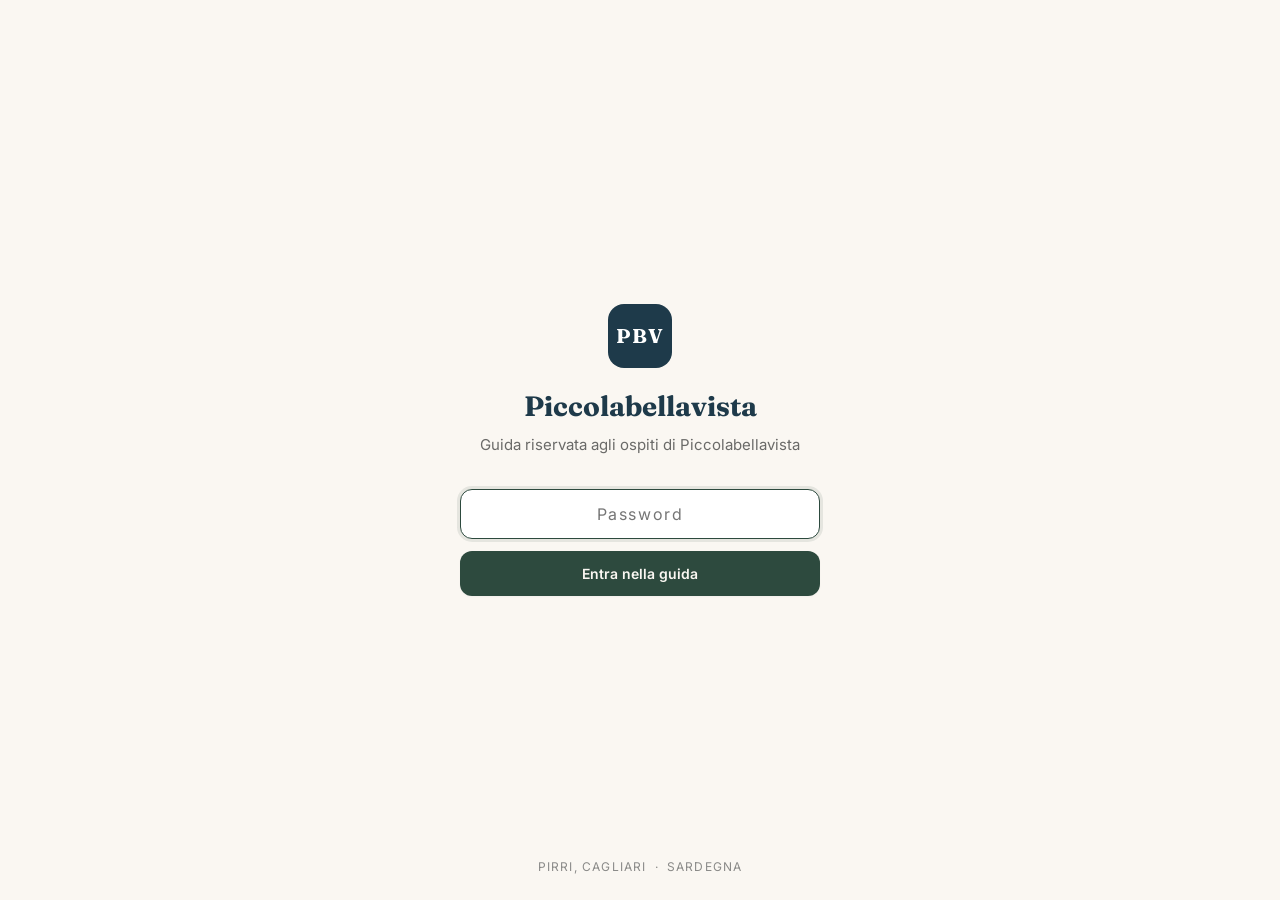
==== index.html @ 2b54c6f2 "aggiugi file sito" ====
<!DOCTYPE html>
<html lang="it">
<head>
<meta charset="UTF-8">
<meta name="viewport" content="width=device-width, initial-scale=1, viewport-fit=cover">
<title>Piccolabellavista · Guida privata alla Sardegna</title>
<meta name="description" content="Guida privata riservata agli ospiti di Piccolabellavista, Pirri/Cagliari.">
<meta name="robots" content="noindex,nofollow">
<meta name="theme-color" content="#faf7f2">
<meta name="apple-mobile-web-app-capable" content="yes">
<meta name="apple-mobile-web-app-status-bar-style" content="default">
<meta name="format-detection" content="telephone=no">
<link rel="manifest" href="manifest.webmanifest">
<link rel="apple-touch-icon" href="icon.svg">
<link rel="icon" href="icon.svg" type="image/svg+xml">
<link rel="preconnect" href="https://fonts.googleapis.com">
<link rel="preconnect" href="https://fonts.gstatic.com" crossorigin>
<link rel="stylesheet" href="https://fonts.googleapis.com/css2?family=Fraunces:opsz,wght@9..144,500;9..144,700&family=Inter:wght@400;500;600&display=swap">
<link rel="stylesheet" href="css/style.css">
</head>
<body>

<!-- GATE -->
<div id="gate" class="gate" role="dialog" aria-modal="true" aria-labelledby="gate-title">
  <div class="gate__box">
    <div class="gate__logo">PBV</div>
    <h1 class="gate__title" id="gate-title">Piccolabellavista</h1>
    <p class="gate__subtitle" data-i18n="gate_text">Guida riservata agli ospiti</p>
    <div class="gate__input-wrap">
      <input type="password" id="gate-pass" placeholder="Password" autocomplete="off" autocapitalize="off" autocorrect="off" spellcheck="false" aria-label="Password" inputmode="text">
    </div>
    <button class="btn btn--primary btn--full" id="gate-btn" data-i18n="gate_enter">Entra</button>
    <p class="gate__err hidden" id="gate-err" data-i18n="gate_err">Password non corretta</p>
  </div>
  <div class="gate__footer">
    <span>Pirri, Cagliari</span>
    <span>·</span>
    <span>Sardegna</span>
  </div>
</div>

<!-- APP -->
<div id="app" class="app hidden">

  <header class="topbar">
    <button class="burger" id="burger" aria-label="Menu" aria-expanded="false">
      <span></span><span></span><span></span>
    </button>
    <a class="brand" href="#home">
      <span class="brand__small">Piccola</span><span class="brand__accent">bella</span><span class="brand__small">vista</span>
    </a>
    <div class="langs" role="group" aria-label="Lingua">
      <button data-lang="it" aria-label="Italiano" class="active">IT</button>
      <button data-lang="en" aria-label="English">EN</button>
      <button data-lang="de" aria-label="Deutsch">DE</button>
    </div>
  </header>

  <nav class="menu" id="menu" aria-label="Principale" aria-hidden="true" inert>
    <div class="menu__header">
      <span class="menu__label" data-i18n="nav_menu">Menu</span>
      <button class="menu__close" id="menu-close" aria-label="Chiudi menu">✕</button>
    </div>
    <ul class="menu__list" id="menu-list"></ul>
  </nav>
  <div class="scrim" id="scrim" aria-hidden="true"></div>

  <main id="view" class="view"></main>

  <footer class="foot">
    <div class="foot__links">
      <a href="#fonti" data-i18n="nav_fonti">Fonti e credits</a>
    </div>
    <p class="foot__copy">
      © Piccolabellavista · Pirri, Cagliari · <span data-i18n="foot_private">Guida privata</span>
    </p>
  </footer>

  <!-- BOTTOM NAV -->
  <nav class="bottom-nav" id="bottom-nav" aria-label="Navigazione rapida">
    <a href="#home" class="bottom-nav__item active" data-section="home">
      <svg width="22" height="22" viewBox="0 0 24 24" fill="none" stroke="currentColor" stroke-width="2" stroke-linecap="round" stroke-linejoin="round"><path d="M3 9l9-7 9 7v11a2 2 0 0 1-2 2H5a2 2 0 0 1-2-2z"/><polyline points="9 22 9 12 15 12 15 22"/></svg>
      <span data-i18n="nav_home">Home</span>
    </a>
    <a href="#spiagge" class="bottom-nav__item" data-section="spiagge">
      <svg width="22" height="22" viewBox="0 0 24 24" fill="none" stroke="currentColor" stroke-width="2" stroke-linecap="round" stroke-linejoin="round"><path d="M2 20h20"/><path d="M6 16l4-8 4 4 4-6"/><path d="M12 20V10"/></svg>
      <span data-i18n="nav_spiagge">Spiagge</span>
    </a>
    <a href="#cagliari" class="bottom-nav__item" data-section="cagliari">
      <svg width="22" height="22" viewBox="0 0 24 24" fill="none" stroke="currentColor" stroke-width="2" stroke-linecap="round" stroke-linejoin="round"><circle cx="12" cy="12" r="10"/><path d="M12 2a14.5 14.5 0 0 0 0 20 14.5 14.5 0 0 0 0-20"/><path d="M2 12h20"/></svg>
      <span data-i18n="nav_cagliari">Cagliari</span>
    </a>
    <a href="#mangiare" class="bottom-nav__item" data-section="mangiare">
      <svg width="22" height="22" viewBox="0 0 24 24" fill="none" stroke="currentColor" stroke-width="2" stroke-linecap="round" stroke-linejoin="round"><path d="M18 8h1a4 4 0 0 1 0 8h-1"/><path d="M2 8h16v9a4 4 0 0 1-4 4H6a4 4 0 0 1-4-4V8z"/><line x1="6" y1="1" x2="6" y2="4"/><line x1="10" y1="1" x2="10" y2="4"/><line x1="14" y1="1" x2="14" y2="4"/></svg>
      <span data-i18n="nav_mangiare">Dove mangiare</span>
    </a>
    <a href="#eventi" class="bottom-nav__item" data-section="eventi">
      <svg width="22" height="22" viewBox="0 0 24 24" fill="none" stroke="currentColor" stroke-width="2" stroke-linecap="round" stroke-linejoin="round"><path d="M8 7V3m8 4V3m-9 8h10M5 21h14a2 2 0 0 0 2-2V7a2 2 0 0 0-2-2H5a2 2 0 0 0-2 2v12a2 2 0 0 0 2 2z"/></svg>
      <span data-i18n="nav_eventi">Eventi</span>
    </a>
    <button class="bottom-nav__item" id="bottom-more" type="button" aria-label="Altro">
      <svg width="22" height="22" viewBox="0 0 24 24" fill="none" stroke="currentColor" stroke-width="2" stroke-linecap="round" stroke-linejoin="round"><circle cx="12" cy="12" r="1"/><circle cx="19" cy="12" r="1"/><circle cx="5" cy="12" r="1"/></svg>
      <span data-i18n="nav_altro">Altro</span>
    </button>
  </nav>

</div>

<!-- SHEET / MODAL -->
<div class="sheet" id="sheet" role="dialog" aria-modal="true" aria-hidden="true">
  <div class="sheet__backdrop" id="sheet-backdrop"></div>
  <div class="sheet__body">
    <div class="sheet__handle"></div>
    <button class="sheet__x" id="sheet-x" aria-label="Chiudi">✕</button>
    <div class="sheet__scroll" id="sheet-content"></div>
  </div>
</div>

<noscript>
  <div style="padding:2rem;text-align:center;font-family:Inter,sans-serif;background:#faf7f2;color:#4a4a48;">
    Questa guida richiede JavaScript attivo. / JavaScript is required. / JavaScript wird benötigt.
  </div>
</noscript>

<script src="js/i18n.js"></script>
<script src="js/data.js"></script>
<script src="js/app.js"></script>
<script>
  if ('serviceWorker' in navigator) {
    navigator.serviceWorker.register('sw.js').catch(console.error);
  }
</script>
</body>
</html>
---- css/style.css ----
/* ============================================
   PICCOLABELLAVISTA — DESIGN SYSTEM v3.0
   Mobile-first · Mediterranean · Editorial
   WCAG 2.1 AA · Performance · Accessible
   ============================================ */

/* ——— CSS Variables ——— */
:root {
  --color-ivory:       #faf7f2;
  --color-sand:        #e8e0d5;
  --color-sand-dark:   #d4ccc0;
  --color-stone:       #3d3d3b;
  --color-stone-light: #6a6a68;
  --color-stone-muted: #8a8a88;
  --color-forest:      #2d4a3e;
  --color-forest-dark: #1f352c;
  --color-ocean:       #1e3a4a;
  --color-ocean-light: #2a5066;
  --color-terracotta:  #c4785a;
  --color-terracotta-light: #d4957a;
  --color-white:       #ffffff;
  --color-error:       #c45a5a;

  --font-display: 'Fraunces', Georgia, serif;
  --font-body:    'Inter', -apple-system, BlinkMacSystemFont, sans-serif;

  --space-1: 4px;
  --space-2: 8px;
  --space-3: 12px;
  --space-4: 16px;
  --space-5: 24px;
  --space-6: 32px;
  --space-7: 48px;
  --space-8: 64px;

  --shadow-sm: 0 1px 2px rgba(30,58,74,0.04);
  --shadow-md: 0 4px 16px rgba(30,58,74,0.08);
  --shadow-lg: 0 12px 40px rgba(30,58,74,0.12);

  --radius-sm: 8px;
  --radius-md: 12px;
  --radius-lg: 16px;
  --radius-xl: 24px;
  --radius-pill: 999px;

  --topbar-height: 56px;
  --bottom-nav-height: 64px;
  --max-width: 680px;

  --transition-fast: 150ms ease;
  --transition-base: 250ms cubic-bezier(0.4, 0, 0.2, 1);
  --transition-slow: 400ms cubic-bezier(0.4, 0, 0.2, 1);
}

*, *::before, *::after { box-sizing: border-box; margin: 0; padding: 0; }

@media (prefers-reduced-motion: no-preference) {
  html { scroll-behavior: smooth; }
}
html { -webkit-text-size-adjust: 100%; }

body {
  font-family: var(--font-body);
  font-size: 15px;
  line-height: 1.6;
  color: var(--color-stone);
  background: var(--color-ivory);
  -webkit-font-smoothing: antialiased;
  -moz-osx-font-smoothing: grayscale;
  overflow-x: hidden;
}

img { max-width: 100%; height: auto; display: block; }
button, a { touch-action: manipulation; }
button { font-family: inherit; cursor: pointer; border: none; background: none; color: inherit; }
a { color: inherit; text-decoration: none; }
ul, ol { list-style: none; }

.hidden { display: none !important; }
.sr-only {
  position: absolute; width: 1px; height: 1px;
  padding: 0; margin: -1px;
  overflow: hidden; clip: rect(0,0,0,0);
  white-space: nowrap; border: 0;
}

/* Typography */
.display-xl {
  font-family: var(--font-display);
  font-size: clamp(36px, 8vw, 56px);
  font-weight: 700;
  line-height: 1.1;
  letter-spacing: -0.02em;
  color: var(--color-ocean);
}
.display-lg {
  font-family: var(--font-display);
  font-size: clamp(28px, 6vw, 40px);
  font-weight: 700;
  line-height: 1.15;
  letter-spacing: -0.01em;
  color: var(--color-ocean);
}
.display-md {
  font-family: var(--font-display);
  font-size: clamp(22px, 5vw, 30px);
  font-weight: 500;
  line-height: 1.2;
  color: var(--color-ocean);
}
.heading-sm {
  font-family: var(--font-body);
  font-size: 13px;
  font-weight: 600;
  text-transform: uppercase;
  letter-spacing: 0.08em;
  color: var(--color-stone-light);
}
.body-lg {
  font-size: 17px;
  line-height: 1.65;
  color: var(--color-stone-light);
}
.body {
  font-size: 15px;
  line-height: 1.7;
  color: var(--color-stone-light);
}
.caption {
  font-size: 12px;
  line-height: 1.5;
  color: var(--color-stone-muted);
}

/* Buttons */
.btn {
  display: inline-flex;
  align-items: center;
  justify-content: center;
  gap: var(--space-2);
  padding: 14px 24px;
  font-family: var(--font-body);
  font-size: 14px;
  font-weight: 600;
  border-radius: var(--radius-md);
  transition: all var(--transition-fast);
  white-space: nowrap;
  touch-action: manipulation;
}
.btn--primary {
  background: var(--color-forest);
  color: var(--color-ivory);
  box-shadow: var(--shadow-sm);
}
.btn--primary:hover, .btn--primary:active {
  background: var(--color-forest-dark);
  transform: translateY(-1px);
  box-shadow: var(--shadow-md);
}
.btn--secondary {
  background: var(--color-white);
  color: var(--color-stone);
  border: 1px solid var(--color-sand);
  box-shadow: var(--shadow-sm);
}
.btn--secondary:hover {
  border-color: var(--color-sand-dark);
  background: var(--color-ivory);
}
.btn--ghost {
  background: transparent;
  color: var(--color-forest);
  padding: 10px 16px;
}
.btn--ghost:hover { background: rgba(45,74,62,0.06); }
.btn--full { width: 100%; }
.btn--pill {
  border-radius: var(--radius-pill);
  padding: 10px 20px;
  font-size: 13px;
}
.btn--small {
  padding: 8px 14px;
  font-size: 13px;
  border-radius: var(--radius-sm);
}

/* Chips */
.chip {
  display: inline-flex;
  align-items: center;
  gap: 6px;
  padding: 8px 16px;
  font-size: 13px;
  font-weight: 500;
  border-radius: var(--radius-pill);
  border: 1px solid var(--color-sand);
  background: var(--color-white);
  color: var(--color-stone-light);
  transition: all var(--transition-fast);
  white-space: nowrap;
  touch-action: manipulation;
}
.chip:hover {
  border-color: var(--color-sand-dark);
  background: var(--color-ivory);
}
.chip.active {
  background: var(--color-ocean);
  color: var(--color-white);
  border-color: var(--color-ocean);
}
.chip-group {
  display: flex;
  gap: var(--space-2);
  overflow-x: auto;
  padding: var(--space-1) var(--space-1) var(--space-3);
  scrollbar-width: none;
  -ms-overflow-style: none;
}
.chip-group::-webkit-scrollbar { display: none; }

/* Cards */
.card {
  background: var(--color-white);
  border-radius: var(--radius-lg);
  overflow: hidden;
  box-shadow: var(--shadow-md);
  transition: transform var(--transition-base), box-shadow var(--transition-base);
}
.card:hover {
  transform: translateY(-2px);
  box-shadow: var(--shadow-lg);
}
.card__media {
  position: relative;
  overflow: hidden;
}
.card__media img {
  width: 100%;
  height: 100%;
  object-fit: cover;
  transition: transform 6s ease;
}
.card:hover .card__media img { transform: scale(1.05); }
.card__body { padding: var(--space-4) var(--space-5); }
.card__title {
  font-family: var(--font-display);
  font-size: 20px;
  font-weight: 500;
  color: var(--color-ocean);
  margin-bottom: var(--space-1);
}
.card__meta {
  display: flex;
  align-items: center;
  gap: var(--space-2);
  font-size: 12px;
  color: var(--color-stone-muted);
  margin-bottom: var(--space-2);
}
.card__text {
  font-size: 14px;
  line-height: 1.6;
  color: var(--color-stone-light);
}
.card__footer {
  display: flex;
  gap: var(--space-2);
  padding: var(--space-3) var(--space-5) var(--space-4);
  border-top: 1px solid var(--color-sand);
}

.card--row {
  display: flex;
  gap: var(--space-4);
  padding: var(--space-3);
}
.card--row .card__media {
  width: 100px;
  height: 100px;
  border-radius: var(--radius-md);
  flex-shrink: 0;
}
.card--row .card__body {
  padding: 0;
  display: flex;
  flex-direction: column;
  justify-content: center;
}
.card--row .card__title { font-size: 16px; }

.card--feature {
  position: relative;
  border-radius: var(--radius-xl);
  min-height: 280px;
  display: flex;
  flex-direction: column;
  justify-content: flex-end;
  overflow: hidden;
}
.card--feature .card__media {
  position: absolute;
  inset: 0;
  z-index: 0;
}
.card--feature .card__media::after {
  content: '';
  position: absolute;
  inset: 0;
  background: linear-gradient(to top, rgba(30,58,74,0.85) 0%, rgba(30,58,74,0.2) 50%, transparent 100%);
}
.card--feature .card__body {
  position: relative;
  z-index: 1;
  padding: var(--space-6) var(--space-5) var(--space-5);
  color: var(--color-white);
}
.card--feature .card__title {
  color: var(--color-white);
  font-size: 24px;
}

/* Badges */
.badge {
  display: inline-flex;
  align-items: center;
  gap: 4px;
  padding: 4px 10px;
  font-size: 11px;
  font-weight: 600;
  text-transform: uppercase;
  letter-spacing: 0.05em;
  border-radius: var(--radius-pill);
  background: var(--color-white);
  color: var(--color-stone);
}
.badge--forest { background: var(--color-forest); color: var(--color-ivory); }
.badge--ocean { background: var(--color-ocean); color: var(--color-white); }
.badge--terracotta { background: var(--color-terracotta); color: var(--color-white); }

/* Gate */
.gate {
  position: fixed;
  inset: 0;
  z-index: 1000;
  display: flex;
  flex-direction: column;
  align-items: center;
  justify-content: center;
  background: var(--color-ivory);
  padding: var(--space-5);
  transition: opacity var(--transition-slow), visibility var(--transition-slow);
}
.gate.hidden {
  opacity: 0;
  visibility: hidden;
  pointer-events: none;
  display: none;
}
.gate__box {
  width: 100%;
  max-width: 360px;
  text-align: center;
}
.gate__logo {
  width: 64px;
  height: 64px;
  margin: 0 auto var(--space-4);
  display: flex;
  align-items: center;
  justify-content: center;
  border-radius: var(--radius-lg);
  background: var(--color-ocean);
  color: var(--color-white);
  font-family: var(--font-display);
  font-size: 20px;
  font-weight: 700;
  letter-spacing: 0.05em;
}
.gate__title {
  font-family: var(--font-display);
  font-size: 28px;
  font-weight: 700;
  color: var(--color-ocean);
  margin-bottom: var(--space-1);
}
.gate__subtitle {
  font-size: 15px;
  color: var(--color-stone-light);
  margin-bottom: var(--space-6);
}
.gate__input-wrap { margin-bottom: var(--space-3); }
.gate__input-wrap input {
  width: 100%;
  padding: 14px 18px;
  font-size: 16px;
  font-family: var(--font-body);
  border: 1.5px solid var(--color-sand);
  border-radius: var(--radius-md);
  background: var(--color-white);
  color: var(--color-stone);
  text-align: center;
  letter-spacing: 0.1em;
  transition: border-color var(--transition-fast), box-shadow var(--transition-fast);
}
.gate__input-wrap input:focus {
  outline: none;
  border-color: var(--color-forest);
  box-shadow: 0 0 0 3px rgba(45,74,62,0.1);
}
.gate__err {
  margin-top: var(--space-3);
  font-size: 13px;
  color: var(--color-error);
}
.gate__footer {
  position: absolute;
  bottom: var(--space-5);
  display: flex;
  gap: var(--space-2);
  font-size: 12px;
  color: var(--color-stone-muted);
  text-transform: uppercase;
  letter-spacing: 0.1em;
}

/* App Layout */
.app {
  display: flex;
  flex-direction: column;
  min-height: 100vh;
  padding-top: var(--topbar-height);
  padding-bottom: calc(var(--bottom-nav-height) + env(safe-area-inset-bottom));
}
.app.hidden { display: none; }

/* Topbar */
.topbar {
  position: fixed;
  top: 0; left: 0; right: 0;
  height: var(--topbar-height);
  z-index: 100;
  display: flex;
  align-items: center;
  justify-content: space-between;
  padding: 0 var(--space-4);
  background: rgba(250,247,242,0.92);
  backdrop-filter: blur(12px);
  -webkit-backdrop-filter: blur(12px);
  border-bottom: 1px solid transparent;
  transition: border-color var(--transition-fast);
}
.topbar--scrolled { border-bottom-color: var(--color-sand); }

.burger {
  width: 40px;
  height: 40px;
  display: flex;
  flex-direction: column;
  align-items: center;
  justify-content: center;
  gap: 5px;
  border-radius: var(--radius-sm);
  transition: background var(--transition-fast);
  touch-action: manipulation;
}
.burger:hover { background: rgba(45,74,62,0.06); }
.burger span {
  display: block;
  width: 20px;
  height: 2px;
  background: var(--color-stone);
  border-radius: 2px;
  transition: all var(--transition-base);
}
.burger[aria-expanded="true"] span:nth-child(1) { transform: translateY(7px) rotate(45deg); }
.burger[aria-expanded="true"] span:nth-child(2) { opacity: 0; }
.burger[aria-expanded="true"] span:nth-child(3) { transform: translateY(-7px) rotate(-45deg); }

.brand {
  position: absolute;
  left: 50%;
  transform: translateX(-50%);
  font-family: var(--font-display);
  font-size: 15px;
  font-weight: 500;
  color: var(--color-ocean);
  letter-spacing: -0.01em;
}
.brand__small { opacity: 0.7; }
.brand__accent { color: var(--color-terracotta); }

.langs {
  display: flex;
  gap: 2px;
  background: var(--color-sand);
  border-radius: var(--radius-pill);
  padding: 2px;
}
.langs button {
  padding: 5px 10px;
  font-size: 11px;
  font-weight: 600;
  border-radius: var(--radius-pill);
  color: var(--color-stone-light);
  transition: all var(--transition-fast);
  touch-action: manipulation;
}
.langs button.active {
  background: var(--color-white);
  color: var(--color-stone);
  box-shadow: var(--shadow-sm);
}

/* Menu */
.menu {
  position: fixed;
  top: 0; left: 0; bottom: 0;
  width: 80%;
  max-width: 320px;
  z-index: 200;
  background: var(--color-white);
  box-shadow: var(--shadow-lg);
  transform: translateX(-100%);
  visibility: hidden;
  transition: transform var(--transition-base), visibility var(--transition-base);
  display: flex;
  flex-direction: column;
}
.menu[aria-hidden="false"] {
  transform: translateX(0);
  visibility: visible;
}

.menu__header {
  display: flex;
  align-items: center;
  justify-content: space-between;
  padding: var(--space-4) var(--space-5);
  border-bottom: 1px solid var(--color-sand);
}
.menu__label {
  font-family: var(--font-display);
  font-size: 20px;
  font-weight: 500;
  color: var(--color-ocean);
}
.menu__close {
  width: 36px;
  height: 36px;
  display: flex;
  align-items: center;
  justify-content: center;
  border-radius: var(--radius-pill);
  font-size: 18px;
  color: var(--color-stone-light);
  transition: background var(--transition-fast);
  touch-action: manipulation;
}
.menu__close:hover { background: var(--color-ivory); }

.menu__list {
  flex: 1;
  overflow-y: auto;
  padding: var(--space-2) 0;
}
.menu__list li a {
  display: flex;
  align-items: center;
  gap: var(--space-3);
  padding: 14px var(--space-5);
  font-size: 15px;
  font-weight: 500;
  color: var(--color-stone);
  transition: background var(--transition-fast);
  border-left: 3px solid transparent;
}
.menu__list li a:hover,
.menu__list li a.active {
  background: var(--color-ivory);
  border-left-color: var(--color-terracotta);
  color: var(--color-ocean);
}
.menu__list li a svg {
  width: 20px;
  height: 20px;
  color: var(--color-stone-muted);
  flex-shrink: 0;
}
.menu__list li a:hover svg,
.menu__list li a.active svg { color: var(--color-terracotta); }

.scrim {
  position: fixed;
  inset: 0;
  z-index: 150;
  background: rgba(30,58,74,0.35);
  opacity: 0;
  visibility: hidden;
  transition: opacity var(--transition-base), visibility var(--transition-base);
}
.scrim.active {
  opacity: 1;
  visibility: visible;
}

/* Bottom Nav */
.bottom-nav {
  position: fixed;
  bottom: 0; left: 0; right: 0;
  z-index: 90;
  height: var(--bottom-nav-height);
  display: flex;
  align-items: center;
  justify-content: space-around;
  background: rgba(250,247,242,0.95);
  backdrop-filter: blur(12px);
  -webkit-backdrop-filter: blur(12px);
  border-top: 1px solid var(--color-sand);
  padding-bottom: env(safe-area-inset-bottom);
}
.bottom-nav__item {
  flex: 1;
  display: flex;
  flex-direction: column;
  align-items: center;
  justify-content: center;
  gap: 3px;
  height: 100%;
  font-size: 10px;
  font-weight: 500;
  color: var(--color-stone-muted);
  transition: color var(--transition-fast);
  position: relative;
  touch-action: manipulation;
}
.bottom-nav__item svg { transition: transform var(--transition-fast); }
.bottom-nav__item.active { color: var(--color-ocean); }
.bottom-nav__item.active svg { transform: translateY(-1px); }
.bottom-nav__item.active::before {
  content: '';
  position: absolute;
  top: 0;
  left: 50%;
  transform: translateX(-50%);
  width: 20px;
  height: 3px;
  background: var(--color-terracotta);
  border-radius: 0 0 2px 2px;
}

/* View */
.view {
  flex: 1;
  max-width: var(--max-width);
  width: 100%;
  margin: 0 auto;
  padding: var(--space-4);
}

/* Sections */
.section { animation: fadeInUp 0.4s ease both; }
@keyframes fadeInUp {
  from { opacity: 0; transform: translateY(12px); }
  to   { opacity: 1; transform: translateY(0); }
}

.section__header { margin-bottom: var(--space-5); }
.section__header .heading-sm { margin-bottom: var(--space-2); }

/* Hero */
.hero {
  position: relative;
  margin: calc(-1 * var(--space-4));
  margin-bottom: var(--space-5);
  min-height: 70vh;
  display: flex;
  flex-direction: column;
  justify-content: flex-end;
  overflow: hidden;
}
.hero__media {
  position: absolute;
  inset: 0;
  z-index: 0;
}
.hero__media img {
  width: 100%;
  height: 100%;
  object-fit: cover;
}
.hero__media::after {
  content: '';
  position: absolute;
  inset: 0;
  background: linear-gradient(to top, rgba(30,58,74,0.9) 0%, rgba(30,58,74,0.3) 50%, transparent 100%);
}
.hero__content {
  position: relative;
  z-index: 1;
  padding: var(--space-7) var(--space-5) var(--space-6);
  color: var(--color-white);
  text-align: center;
}
.hero__pretitle {
  font-size: 11px;
  font-weight: 600;
  text-transform: uppercase;
  letter-spacing: 0.15em;
  color: var(--color-terracotta-light);
  margin-bottom: var(--space-2);
}
.hero__title {
  font-family: var(--font-display);
  font-size: clamp(32px, 8vw, 48px);
  font-weight: 700;
  line-height: 1.1;
  margin-bottom: var(--space-3);
  text-shadow: 0 2px 12px rgba(0,0,0,0.2);
}
.hero__subtitle {
  font-size: 16px;
  line-height: 1.6;
  color: rgba(255,255,255,0.85);
  max-width: 320px;
  margin: 0 auto var(--space-5);
}
.hero__cta {
  display: flex;
  flex-direction: column;
  gap: var(--space-3);
  align-items: center;
}
.hero__cta .btn { min-width: 200px; }

/* Quick Grid */
.quick-grid {
  display: grid;
  grid-template-columns: repeat(2, 1fr);
  gap: var(--space-3);
  margin-bottom: var(--space-6);
}
.quick-item {
  display: flex;
  flex-direction: column;
  align-items: center;
  gap: var(--space-2);
  padding: var(--space-4) var(--space-3);
  background: var(--color-white);
  border-radius: var(--radius-lg);
  box-shadow: var(--shadow-sm);
  border: 1px solid var(--color-sand);
  transition: all var(--transition-base);
  touch-action: manipulation;
}
.quick-item:hover {
  transform: translateY(-2px);
  box-shadow: var(--shadow-md);
  border-color: var(--color-sand-dark);
}
.quick-item__icon {
  width: 44px;
  height: 44px;
  display: flex;
  align-items: center;
  justify-content: center;
  border-radius: var(--radius-md);
  background: var(--color-ivory);
  color: var(--color-ocean);
}
.quick-item__icon svg {
  width: 24px;
  height: 24px;
  stroke-width: 1.5;
}
.quick-item__label {
  font-size: 13px;
  font-weight: 600;
  color: var(--color-stone);
  text-align: center;
}

/* Beach Guide */
.beach-hero {
  margin: calc(-1 * var(--space-4));
  margin-bottom: var(--space-5);
  position: relative;
  height: 240px;
  overflow: hidden;
}
.beach-hero img {
  width: 100%;
  height: 100%;
  object-fit: cover;
}
.beach-hero::after {
  content: '';
  position: absolute;
  inset: 0;
  background: linear-gradient(to top, rgba(30,58,74,0.8) 0%, transparent 60%);
}
.beach-hero__content {
  position: absolute;
  bottom: 0;
  left: 0; right: 0;
  padding: var(--space-5);
  color: var(--color-white);
  z-index: 1;
}
.beach-hero__title {
  font-family: var(--font-display);
  font-size: 28px;
  font-weight: 700;
}

.beach-list {
  display: flex;
  flex-direction: column;
  gap: var(--space-4);
}

.beach-card {
  background: var(--color-white);
  border-radius: var(--radius-xl);
  overflow: hidden;
  box-shadow: var(--shadow-md);
}
.beach-card__media {
  position: relative;
  height: 200px;
  overflow: hidden;
}
.beach-card__media img {
  width: 100%;
  height: 100%;
  object-fit: cover;
  transition: transform 6s ease;
}
.beach-card:hover .beach-card__media img { transform: scale(1.05); }
.beach-card__badges {
  position: absolute;
  top: var(--space-3);
  left: var(--space-3);
  display: flex;
  gap: var(--space-1);
  flex-wrap: wrap;
  z-index: 2;
}
.beach-card__body { padding: var(--space-4) var(--space-5); }
.beach-card__title {
  font-family: var(--font-display);
  font-size: 20px;
  font-weight: 500;
  color: var(--color-ocean);
  margin-bottom: var(--space-1);
}
.beach-card__meta {
  display: flex;
  gap: var(--space-3);
  font-size: 13px;
  color: var(--color-stone-muted);
  margin-bottom: var(--space-3);
}
.beach-card__meta span {
  display: flex;
  align-items: center;
  gap: 4px;
}
.beach-card__tags {
  display: flex;
  flex-wrap: wrap;
  gap: var(--space-1);
  margin-bottom: var(--space-3);
}
.beach-card__tag {
  font-size: 12px;
  padding: 4px 10px;
  border-radius: var(--radius-pill);
  background: var(--color-ivory);
  color: var(--color-stone-light);
}
.beach-card__actions {
  display: flex;
  gap: var(--space-2);
}

/* Editorial */
.editorial-grid {
  display: flex;
  flex-direction: column;
  gap: var(--space-5);
}
.editorial-item {
  display: grid;
  grid-template-columns: 1fr;
  gap: var(--space-4);
}
.editorial-item__media {
  border-radius: var(--radius-lg);
  overflow: hidden;
  aspect-ratio: 16 / 10;
}
.editorial-item__media img {
  width: 100%;
  height: 100%;
  object-fit: cover;
}
.editorial-item__body {
  display: flex;
  flex-direction: column;
  gap: var(--space-2);
}
.editorial-item__label {
  font-size: 11px;
  font-weight: 600;
  text-transform: uppercase;
  letter-spacing: 0.1em;
  color: var(--color-terracotta);
}
.editorial-item__title {
  font-family: var(--font-display);
  font-size: 22px;
  font-weight: 500;
  color: var(--color-ocean);
  line-height: 1.2;
}
.editorial-item__text {
  font-size: 15px;
  line-height: 1.7;
  color: var(--color-stone-light);
}

/* Restaurant List */
.rest-list {
  display: flex;
  flex-direction: column;
  gap: var(--space-3);
}
.rest-card {
  display: flex;
  gap: var(--space-4);
  padding: var(--space-3);
  background: var(--color-white);
  border-radius: var(--radius-lg);
  box-shadow: var(--shadow-sm);
  border: 1px solid var(--color-sand);
  transition: all var(--transition-base);
  text-align: left;
  width: 100%;
  touch-action: manipulation;
}
.rest-card:hover {
  box-shadow: var(--shadow-md);
  border-color: var(--color-sand-dark);
}
.rest-card__thumb {
  width: 88px;
  height: 88px;
  border-radius: var(--radius-md);
  overflow: hidden;
  flex-shrink: 0;
}
.rest-card__thumb img {
  width: 100%;
  height: 100%;
  object-fit: cover;
}
.rest-card__body {
  flex: 1;
  display: flex;
  flex-direction: column;
  justify-content: center;
  gap: 3px;
  min-width: 0;
}
.rest-card__title {
  font-family: var(--font-display);
  font-size: 16px;
  font-weight: 500;
  color: var(--color-ocean);
  white-space: nowrap;
  overflow: hidden;
  text-overflow: ellipsis;
}
.rest-card__type {
  font-size: 12px;
  color: var(--color-terracotta);
  font-weight: 500;
}
.rest-card__note {
  font-size: 13px;
  color: var(--color-stone-muted);
  line-height: 1.4;
  display: -webkit-box;
  -webkit-line-clamp: 2;
  -webkit-box-orient: vertical;
  overflow: hidden;
}

/* Info List */
.info-list {
  display: flex;
  flex-direction: column;
  gap: var(--space-2);
}
.info-item {
  display: flex;
  align-items: center;
  gap: var(--space-3);
  padding: var(--space-3) var(--space-4);
  background: var(--color-white);
  border-radius: var(--radius-md);
  border: 1px solid var(--color-sand);
  text-align: left;
  width: 100%;
  touch-action: manipulation;
}
.info-item__icon {
  width: 36px;
  height: 36px;
  display: flex;
  align-items: center;
  justify-content: center;
  border-radius: var(--radius-sm);
  background: var(--color-ivory);
  color: var(--color-forest);
  font-size: 16px;
  flex-shrink: 0;
}
.info-item__body { flex: 1; min-width: 0; }
.info-item__label {
  font-size: 13px;
  font-weight: 600;
  color: var(--color-stone);
}
.info-item__value {
  font-size: 13px;
  color: var(--color-stone-light);
}

/* Sheet */
.sheet {
  position: fixed;
  inset: 0;
  z-index: 300;
  display: flex;
  align-items: flex-end;
  justify-content: center;
  opacity: 0;
  visibility: hidden;
  transition: opacity var(--transition-base), visibility var(--transition-base);
}
.sheet[aria-hidden="false"] {
  opacity: 1;
  visibility: visible;
}
.sheet__backdrop {
  position: absolute;
  inset: 0;
  background: rgba(30,58,74,0.4);
}
.sheet__body {
  position: relative;
  width: 100%;
  max-width: var(--max-width);
  max-height: 85vh;
  background: var(--color-white);
  border-radius: var(--radius-xl) var(--radius-xl) 0 0;
  box-shadow: var(--shadow-lg);
  transform: translateY(100%);
  transition: transform var(--transition-base);
  display: flex;
  flex-direction: column;
}
.sheet[aria-hidden="false"] .sheet__body { transform: translateY(0); }
.sheet__handle {
  width: 36px;
  height: 4px;
  background: var(--color-sand);
  border-radius: var(--radius-pill);
  margin: var(--space-2) auto;
  flex-shrink: 0;
}
.sheet__x {
  position: absolute;
  top: var(--space-3);
  right: var(--space-4);
  width: 36px;
  height: 36px;
  display: flex;
  align-items: center;
  justify-content: center;
  border-radius: var(--radius-pill);
  font-size: 18px;
  color: var(--color-stone-light);
  z-index: 2;
  transition: background var(--transition-fast);
  touch-action: manipulation;
}
.sheet__x:hover { background: var(--color-ivory); }
.sheet__scroll {
  flex: 1;
  overflow-y: auto;
  padding: var(--space-4) var(--space-5) var(--space-7);
  -webkit-overflow-scrolling: touch;
}

.sheet__scroll .display-md { margin-bottom: var(--space-3); }
.sheet__scroll img {
  border-radius: var(--radius-lg);
  margin-bottom: var(--space-4);
  width: 100%;
  aspect-ratio: 16 / 9;
  object-fit: cover;
}
.sheet__scroll .body { margin-bottom: var(--space-4); }
.sheet__scroll .info-list { margin: var(--space-4) 0; }

/* Footer */
.foot {
  text-align: center;
  padding: var(--space-6) var(--space-4) calc(var(--space-6) + var(--bottom-nav-height));
  border-top: 1px solid var(--color-sand);
  margin-top: auto;
}
.foot__links { margin-bottom: var(--space-3); }
.foot__links a {
  font-size: 13px;
  font-weight: 500;
  color: var(--color-forest);
  text-decoration: underline;
  text-underline-offset: 3px;
}
.foot__copy {
  font-size: 12px;
  color: var(--color-stone-muted);
  line-height: 1.6;
}

/* Weather */
.weather {
  display: flex;
  align-items: center;
  gap: var(--space-4);
  padding: var(--space-4) var(--space-5);
  background: linear-gradient(135deg, var(--color-ocean) 0%, var(--color-ocean-light) 100%);
  border-radius: var(--radius-lg);
  color: var(--color-white);
  margin-bottom: var(--space-5);
}
.weather__icon { font-size: 36px; line-height: 1; }
.weather__info { flex: 1; }
.weather__temp {
  font-family: var(--font-display);
  font-size: 32px;
  font-weight: 700;
  line-height: 1;
}
.weather__desc {
  font-size: 13px;
  opacity: 0.85;
  margin-top: 2px;
}
.weather__meta {
  text-align: right;
  font-size: 12px;
  opacity: 0.7;
}

/* Lazy Load */
.img-placeholder {
  background: linear-gradient(110deg, var(--color-sand) 8%, var(--color-ivory) 18%, var(--color-sand) 33%);
  background-size: 200% 100%;
  animation: shimmer 1.5s linear infinite;
  border-radius: inherit;
}
@keyframes shimmer {
  to { background-position-x: -200%; }
}
img[loading="lazy"] {
  opacity: 0;
  transition: opacity 0.3s ease;
}
img[loading="lazy"].loaded,
img[loading="lazy"].error {
  opacity: 1;
}

/* Scrollbar */
::-webkit-scrollbar { width: 6px; }
::-webkit-scrollbar-track { background: transparent; }
::-webkit-scrollbar-thumb {
  background: var(--color-sand);
  border-radius: var(--radius-pill);
}

/* Responsive */
@media (min-width: 640px) {
  .view { padding: var(--space-6); }
  .hero {
    margin: calc(-1 * var(--space-6));
    margin-bottom: var(--space-6);
    border-radius: 0 0 var(--radius-xl) var(--radius-xl);
    min-height: 60vh;
  }
  .quick-grid { grid-template-columns: repeat(3, 1fr); }
  .editorial-item {
    grid-template-columns: 1fr 1fr;
    align-items: center;
  }
  .editorial-item:nth-child(even) .editorial-item__media { order: 2; }
  .beach-hero {
    margin: calc(-1 * var(--space-6));
    margin-bottom: var(--space-6);
    border-radius: 0 0 var(--radius-xl) var(--radius-xl);
  }
}

@media (min-width: 768px) {
  .bottom-nav { display: none; }
  .app { padding-bottom: 0; }
  .foot { padding-bottom: var(--space-6); }
}

@media (prefers-reduced-motion: reduce) {
  *, *::before, *::after {
    animation-duration: 0.01ms !important;
    animation-iteration-count: 1 !important;
    transition-duration: 0.01ms !important;
  }
}

/* Eventi & Archeologia */
.event-list,
.archeo-list {
  display: flex;
  flex-direction: column;
  gap: var(--space-4);
}

.event-card,
.archeo-card {
  background: var(--color-white);
  border-radius: var(--radius-xl);
  overflow: hidden;
  box-shadow: var(--shadow-md);
  transition: transform var(--transition-base), box-shadow var(--transition-base);
  cursor: pointer;
}
.event-card:hover,
.archeo-card:hover {
  transform: translateY(-2px);
  box-shadow: var(--shadow-lg);
}

.event-card__media,
.archeo-card__media {
  position: relative;
  height: 180px;
  overflow: hidden;
}
.event-card__media img,
.archeo-card__media img {
  width: 100%;
  height: 100%;
  object-fit: cover;
}

.event-card__badge {
  position: absolute;
  top: var(--space-3);
  left: var(--space-3);
  padding: 4px 10px;
  font-size: 11px;
  font-weight: 600;
  text-transform: uppercase;
  letter-spacing: 0.05em;
  border-radius: var(--radius-pill);
  background: var(--color-terracotta);
  color: var(--color-white);
}

.event-card__body,
.archeo-card__body {
  padding: var(--space-4) var(--space-5);
}

.event-card__date {
  font-size: 12px;
  font-weight: 600;
  color: var(--color-terracotta);
  margin-bottom: var(--space-1);
  text-transform: uppercase;
  letter-spacing: 0.05em;
}

.event-card__title,
.archeo-card__title {
  font-family: var(--font-display);
  font-size: 18px;
  font-weight: 500;
  color: var(--color-ocean);
  margin-bottom: var(--space-1);
}

.event-card__meta,
.archeo-card__meta {
  display: flex;
  gap: var(--space-3);
  font-size: 12px;
  color: var(--color-stone-muted);
  margin-bottom: var(--space-2);
}

.event-card__price,
.archeo-card__price {
  font-size: 12px;
  font-weight: 600;
  padding: 4px 10px;
  border-radius: var(--radius-pill);
  background: var(--color-ivory);
  color: var(--color-stone);
}

.archeo-card__period {
  font-size: 11px;
  font-weight: 600;
  text-transform: uppercase;
  letter-spacing: 0.08em;
  color: var(--color-terracotta);
  margin-bottom: 4px;
  display: block;
}

/* Galleria foto "La casa" */
.casa-gallery {
  display: grid;
  grid-template-columns: 1fr 1fr;
  gap: var(--space-3);
}
.casa-gallery__item {
  position: relative;
  border-radius: var(--radius-lg);
  overflow: hidden;
  aspect-ratio: 4 / 3;
  box-shadow: var(--shadow-sm);
}
.casa-gallery__item img {
  width: 100%;
  height: 100%;
  object-fit: cover;
}
.casa-gallery__caption {
  position: absolute;
  left: 0; right: 0; bottom: 0;
  padding: 6px 10px;
  font-size: 11px;
  font-weight: 600;
  color: var(--color-white);
  background: linear-gradient(to top, rgba(30,58,74,0.75), transparent);
}

/* Credito fotografico (Wikimedia Commons ecc.) */
.editorial-item__media { position: relative; }
.media-credit {
  position: absolute;
  right: 6px;
  bottom: 6px;
  font-size: 10px;
  color: rgba(255,255,255,0.9);
  background: rgba(30,58,74,0.55);
  padding: 2px 6px;
  border-radius: var(--radius-pill);
  z-index: 2;
}
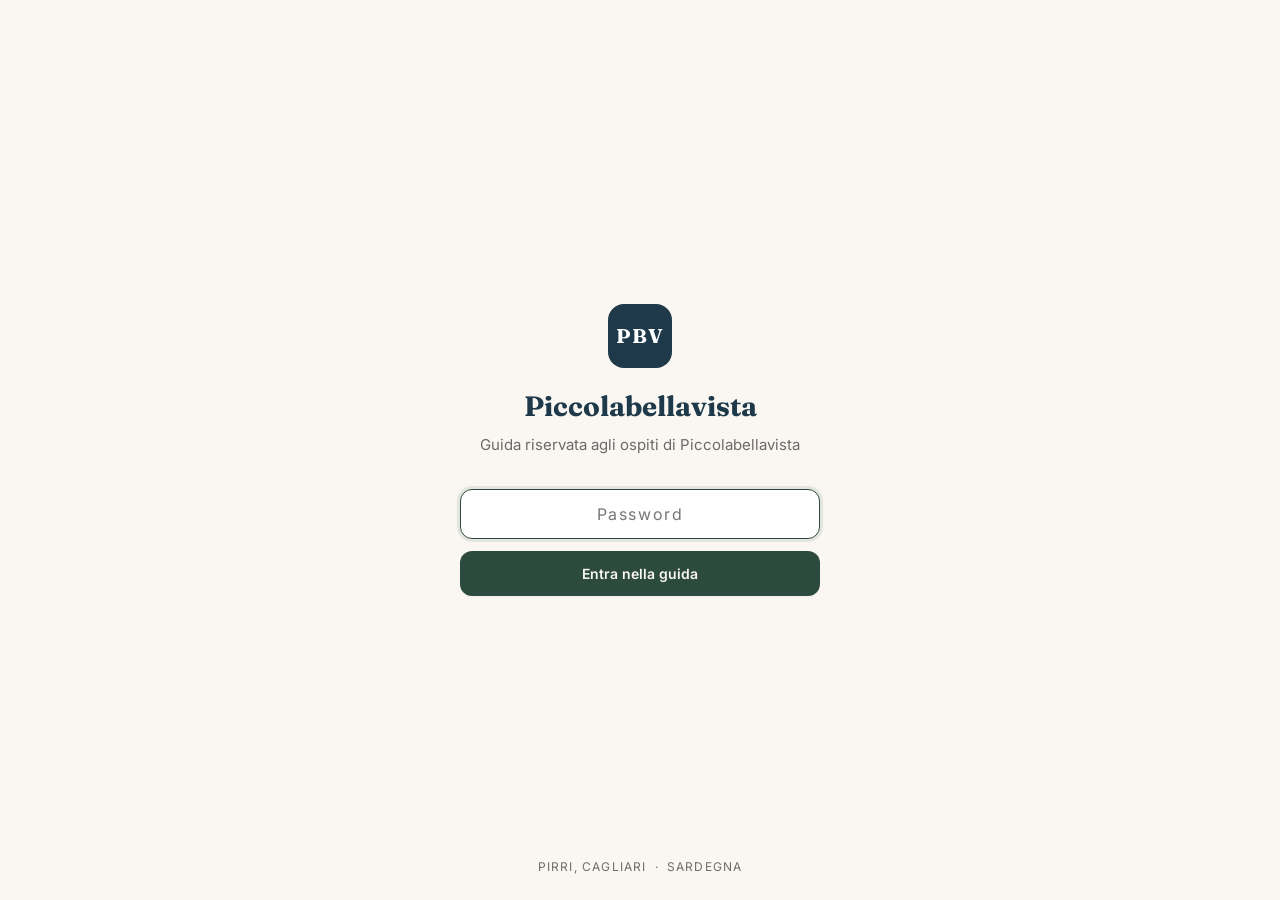
==== commit 16457833: "Add files via upload" ====
--- a/index.html
+++ b/index.html
@@ -9,10 +9,16 @@
 <meta name="theme-color" content="#faf7f2">
 <meta name="apple-mobile-web-app-capable" content="yes">
 <meta name="apple-mobile-web-app-status-bar-style" content="default">
+<meta name="apple-mobile-web-app-title" content="PBV Guida">
 <meta name="format-detection" content="telephone=no">
 <link rel="manifest" href="manifest.webmanifest">
-<link rel="apple-touch-icon" href="icon.svg">
+<!-- FIX: icon.svg da solo non basta su iOS/Safari (apple-touch-icon SVG non è
+     supportato in modo affidabile); aggiunte varianti PNG generate in
+     img/icons/. Vedi CHANGELOG.md. -->
+<link rel="apple-touch-icon" sizes="180x180" href="img/icons/apple-touch-icon.png">
 <link rel="icon" href="icon.svg" type="image/svg+xml">
+<link rel="icon" sizes="192x192" href="img/icons/icon-192.png">
+<link rel="icon" sizes="512x512" href="img/icons/icon-512.png">
 <link rel="preconnect" href="https://fonts.googleapis.com">
 <link rel="preconnect" href="https://fonts.gstatic.com" crossorigin>
 <link rel="stylesheet" href="https://fonts.googleapis.com/css2?family=Fraunces:opsz,wght@9..144,500;9..144,700&family=Inter:wght@400;500;600&display=swap">
@@ -116,8 +122,12 @@
   </div>
 </div>
 
+<!-- FIX: prima il gate (position:fixed, z-index:1000) copriva sempre questo
+     messaggio quando JS è disattivato, perché il gate resta nel markup a
+     prescindere. z-index più alto + posizionamento fisso così è sempre
+     leggibile in quel caso. -->
 <noscript>
-  <div style="padding:2rem;text-align:center;font-family:Inter,sans-serif;background:#faf7f2;color:#4a4a48;">
+  <div style="position:fixed;inset:0;z-index:1002;display:flex;align-items:center;justify-content:center;padding:2rem;text-align:center;font-family:Inter,sans-serif;background:#faf7f2;color:#4a4a48;">
     Questa guida richiede JavaScript attivo. / JavaScript is required. / JavaScript wird benötigt.
   </div>
 </noscript>
--- a/css/style.css
+++ b/css/style.css
@@ -1,7 +1,17 @@
 /* ============================================
-   PICCOLABELLAVISTA — DESIGN SYSTEM v3.0
+   PICCOLABELLAVISTA — DESIGN SYSTEM v3.1
    Mobile-first · Mediterranean · Editorial
    WCAG 2.1 AA · Performance · Accessible
+
+   Changelog rispetto a v3.0:
+   - --color-stone-muted scurito (#8a8a88 -> #706e69): il valore precedente
+     dava un contrasto reale di ~3.2:1 su fondo --color-ivory, sotto la
+     soglia 4.5:1 richiesta da WCAG 2.1 AA per testo normale (usato in
+     didascalie, meta delle card, crediti fotografici — tutti a 11-13px,
+     quindi soggetti alla soglia piena, non a quella per "testo grande").
+   - Aggiunte regole per .map-card (sezione "Dove siamo" in home, prima
+     usata in app.js ma mai definita in CSS) e #whatsapp-float (bottone
+     flottante, idem: costruito in JS ma senza stile proprio).
    ============================================ */
 
 /* ——— CSS Variables ——— */
@@ -11,7 +21,7 @@
   --color-sand-dark:   #d4ccc0;
   --color-stone:       #3d3d3b;
   --color-stone-light: #6a6a68;
-  --color-stone-muted: #8a8a88;
+  --color-stone-muted: #706e69;
   --color-forest:      #2d4a3e;
   --color-forest-dark: #1f352c;
   --color-ocean:       #1e3a4a;
@@ -20,6 +30,7 @@
   --color-terracotta-light: #d4957a;
   --color-white:       #ffffff;
   --color-error:       #c45a5a;
+  --color-whatsapp:    #25d366;
 
   --font-display: 'Fraunces', Georgia, serif;
   --font-body:    'Inter', -apple-system, BlinkMacSystemFont, sans-serif;
@@ -1166,6 +1177,53 @@
   text-align: right;
   font-size: 12px;
   opacity: 0.7;
+}
+
+/* Map card ("Dove siamo" in home) */
+.map-card {
+  border-radius: var(--radius-lg);
+  overflow: hidden;
+  box-shadow: var(--shadow-md);
+  background: var(--color-white);
+  border: 1px solid var(--color-sand);
+}
+.map-card__frame {
+  display: block;
+  width: 100%;
+  aspect-ratio: 16 / 9;
+  border: 0;
+}
+.map-card__link {
+  display: block;
+  padding: 12px 16px;
+  font-size: 14px;
+  font-weight: 600;
+  color: var(--color-forest);
+  text-align: center;
+  border-top: 1px solid var(--color-sand);
+  transition: background var(--transition-fast);
+}
+.map-card__link:hover { background: var(--color-ivory); }
+
+/* WhatsApp floating button */
+#whatsapp-float {
+  position: fixed;
+  right: var(--space-4);
+  bottom: calc(var(--bottom-nav-height) + env(safe-area-inset-bottom) + var(--space-4));
+  z-index: 95;
+  width: 52px;
+  height: 52px;
+  border-radius: 50%;
+  background: var(--color-whatsapp);
+  display: flex;
+  align-items: center;
+  justify-content: center;
+  box-shadow: var(--shadow-lg);
+  transition: transform var(--transition-fast);
+}
+#whatsapp-float:hover { transform: scale(1.06); }
+@media (min-width: 768px) {
+  #whatsapp-float { bottom: var(--space-5); }
 }
 
 /* Lazy Load */
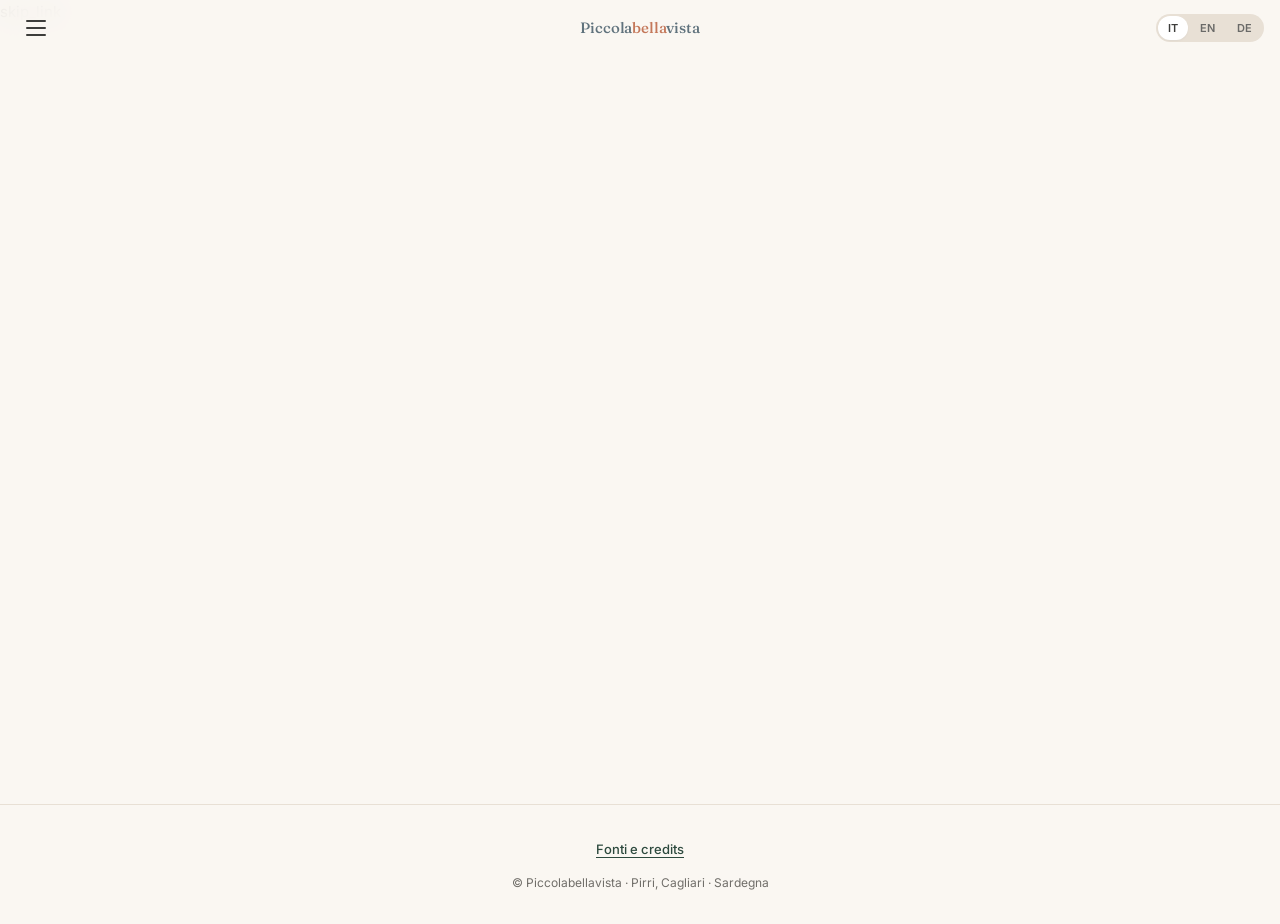
==== commit 28051730: "Add files via upload" ====
--- a/index.html
+++ b/index.html
@@ -3,141 +3,125 @@
 <head>
 <meta charset="UTF-8">
 <meta name="viewport" content="width=device-width, initial-scale=1, viewport-fit=cover">
-<title>Piccolabellavista · Guida privata alla Sardegna</title>
-<meta name="description" content="Guida privata riservata agli ospiti di Piccolabellavista, Pirri/Cagliari.">
-<meta name="robots" content="noindex,nofollow">
+<title>Piccolabellavista · Guida alla Sardegna del sud</title>
+<meta name="description" content="La guida di Piccolabellavista: spiagge, Cagliari, dove mangiare, eventi e archeologia nel sud della Sardegna.">
 <meta name="theme-color" content="#faf7f2">
 <meta name="apple-mobile-web-app-capable" content="yes">
 <meta name="apple-mobile-web-app-status-bar-style" content="default">
 <meta name="apple-mobile-web-app-title" content="PBV Guida">
-<meta name="format-detection" content="telephone=no">
+
 <link rel="manifest" href="manifest.webmanifest">
-<!-- FIX: icon.svg da solo non basta su iOS/Safari (apple-touch-icon SVG non è
-     supportato in modo affidabile); aggiunte varianti PNG generate in
-     img/icons/. Vedi CHANGELOG.md. -->
+<!-- icon.svg da solo non basta su iOS: Safari non supporta in modo
+     affidabile un apple-touch-icon in SVG. Da qui le varianti PNG. -->
 <link rel="apple-touch-icon" sizes="180x180" href="img/icons/apple-touch-icon.png">
 <link rel="icon" href="icon.svg" type="image/svg+xml">
 <link rel="icon" sizes="192x192" href="img/icons/icon-192.png">
 <link rel="icon" sizes="512x512" href="img/icons/icon-512.png">
+
+<!-- I due caratteri arrivano ancora da Google Fonts, il che significa una
+     connessione a un server terzo (e l'IP dell'ospite che ci arriva) prima
+     del primo disegno. Per toglierla: scarica i font nel repository e
+     sostituisci questo blocco con un @font-face locale — le istruzioni
+     complete sono nel README, sezione "Self-hosting dei font". -->
 <link rel="preconnect" href="https://fonts.googleapis.com">
 <link rel="preconnect" href="https://fonts.gstatic.com" crossorigin>
 <link rel="stylesheet" href="https://fonts.googleapis.com/css2?family=Fraunces:opsz,wght@9..144,500;9..144,700&family=Inter:wght@400;500;600&display=swap">
+
 <link rel="stylesheet" href="css/style.css">
 </head>
 <body>
 
-<!-- GATE -->
-<div id="gate" class="gate" role="dialog" aria-modal="true" aria-labelledby="gate-title">
-  <div class="gate__box">
-    <div class="gate__logo">PBV</div>
-    <h1 class="gate__title" id="gate-title">Piccolabellavista</h1>
-    <p class="gate__subtitle" data-i18n="gate_text">Guida riservata agli ospiti</p>
-    <div class="gate__input-wrap">
-      <input type="password" id="gate-pass" placeholder="Password" autocomplete="off" autocapitalize="off" autocorrect="off" spellcheck="false" aria-label="Password" inputmode="text">
-    </div>
-    <button class="btn btn--primary btn--full" id="gate-btn" data-i18n="gate_enter">Entra</button>
-    <p class="gate__err hidden" id="gate-err" data-i18n="gate_err">Password non corretta</p>
-  </div>
-  <div class="gate__footer">
-    <span>Pirri, Cagliari</span>
-    <span>·</span>
-    <span>Sardegna</span>
-  </div>
-</div>
+<a class="skip-link" href="#view" data-i18n="skip_link">Vai al contenuto</a>
 
-<!-- APP -->
-<div id="app" class="app hidden">
+<div id="app" class="app">
 
   <header class="topbar">
-    <button class="burger" id="burger" aria-label="Menu" aria-expanded="false">
+    <button class="burger" id="burger" type="button" aria-label="Menu" aria-expanded="false" aria-controls="menu">
       <span></span><span></span><span></span>
     </button>
     <a class="brand" href="#home">
       <span class="brand__small">Piccola</span><span class="brand__accent">bella</span><span class="brand__small">vista</span>
     </a>
-    <div class="langs" role="group" aria-label="Lingua">
-      <button data-lang="it" aria-label="Italiano" class="active">IT</button>
-      <button data-lang="en" aria-label="English">EN</button>
-      <button data-lang="de" aria-label="Deutsch">DE</button>
+    <div class="langs" role="group" aria-label="Lingua · Language · Sprache">
+      <button type="button" data-lang="it" lang="it" aria-label="Italiano" aria-pressed="true" class="active">IT</button>
+      <button type="button" data-lang="en" lang="en" aria-label="English"  aria-pressed="false">EN</button>
+      <button type="button" data-lang="de" lang="de" aria-label="Deutsch"  aria-pressed="false">DE</button>
     </div>
   </header>
 
   <nav class="menu" id="menu" aria-label="Principale" aria-hidden="true" inert>
     <div class="menu__header">
       <span class="menu__label" data-i18n="nav_menu">Menu</span>
-      <button class="menu__close" id="menu-close" aria-label="Chiudi menu">✕</button>
+      <button class="menu__close" id="menu-close" type="button" aria-label="Chiudi menu">✕</button>
     </div>
     <ul class="menu__list" id="menu-list"></ul>
   </nav>
   <div class="scrim" id="scrim" aria-hidden="true"></div>
 
-  <main id="view" class="view"></main>
+  <main id="view" class="view" tabindex="-1"></main>
 
   <footer class="foot">
     <div class="foot__links">
       <a href="#fonti" data-i18n="nav_fonti">Fonti e credits</a>
     </div>
-    <p class="foot__copy">
-      © Piccolabellavista · Pirri, Cagliari · <span data-i18n="foot_private">Guida privata</span>
-    </p>
+    <p class="foot__updated" id="foot-updated" hidden></p>
+    <p class="foot__copy">© Piccolabellavista · Pirri, Cagliari · Sardegna</p>
   </footer>
 
-  <!-- BOTTOM NAV -->
   <nav class="bottom-nav" id="bottom-nav" aria-label="Navigazione rapida">
     <a href="#home" class="bottom-nav__item active" data-section="home">
-      <svg width="22" height="22" viewBox="0 0 24 24" fill="none" stroke="currentColor" stroke-width="2" stroke-linecap="round" stroke-linejoin="round"><path d="M3 9l9-7 9 7v11a2 2 0 0 1-2 2H5a2 2 0 0 1-2-2z"/><polyline points="9 22 9 12 15 12 15 22"/></svg>
+      <svg width="22" height="22" viewBox="0 0 24 24" fill="none" stroke="currentColor" stroke-width="2" stroke-linecap="round" stroke-linejoin="round" aria-hidden="true" focusable="false"><path d="M3 9l9-7 9 7v11a2 2 0 0 1-2 2H5a2 2 0 0 1-2-2z"/><polyline points="9 22 9 12 15 12 15 22"/></svg>
       <span data-i18n="nav_home">Home</span>
     </a>
     <a href="#spiagge" class="bottom-nav__item" data-section="spiagge">
-      <svg width="22" height="22" viewBox="0 0 24 24" fill="none" stroke="currentColor" stroke-width="2" stroke-linecap="round" stroke-linejoin="round"><path d="M2 20h20"/><path d="M6 16l4-8 4 4 4-6"/><path d="M12 20V10"/></svg>
+      <svg width="22" height="22" viewBox="0 0 24 24" fill="none" stroke="currentColor" stroke-width="2" stroke-linecap="round" stroke-linejoin="round" aria-hidden="true" focusable="false"><path d="M2 20h20"/><path d="M6 16l4-8 4 4 4-6"/><path d="M12 20V10"/></svg>
       <span data-i18n="nav_spiagge">Spiagge</span>
     </a>
     <a href="#cagliari" class="bottom-nav__item" data-section="cagliari">
-      <svg width="22" height="22" viewBox="0 0 24 24" fill="none" stroke="currentColor" stroke-width="2" stroke-linecap="round" stroke-linejoin="round"><circle cx="12" cy="12" r="10"/><path d="M12 2a14.5 14.5 0 0 0 0 20 14.5 14.5 0 0 0 0-20"/><path d="M2 12h20"/></svg>
+      <svg width="22" height="22" viewBox="0 0 24 24" fill="none" stroke="currentColor" stroke-width="2" stroke-linecap="round" stroke-linejoin="round" aria-hidden="true" focusable="false"><circle cx="12" cy="12" r="10"/><path d="M12 2a14.5 14.5 0 0 0 0 20 14.5 14.5 0 0 0 0-20"/><path d="M2 12h20"/></svg>
       <span data-i18n="nav_cagliari">Cagliari</span>
     </a>
     <a href="#mangiare" class="bottom-nav__item" data-section="mangiare">
-      <svg width="22" height="22" viewBox="0 0 24 24" fill="none" stroke="currentColor" stroke-width="2" stroke-linecap="round" stroke-linejoin="round"><path d="M18 8h1a4 4 0 0 1 0 8h-1"/><path d="M2 8h16v9a4 4 0 0 1-4 4H6a4 4 0 0 1-4-4V8z"/><line x1="6" y1="1" x2="6" y2="4"/><line x1="10" y1="1" x2="10" y2="4"/><line x1="14" y1="1" x2="14" y2="4"/></svg>
+      <svg width="22" height="22" viewBox="0 0 24 24" fill="none" stroke="currentColor" stroke-width="2" stroke-linecap="round" stroke-linejoin="round" aria-hidden="true" focusable="false"><path d="M18 8h1a4 4 0 0 1 0 8h-1"/><path d="M2 8h16v9a4 4 0 0 1-4 4H6a4 4 0 0 1-4-4V8z"/><line x1="6" y1="1" x2="6" y2="4"/><line x1="10" y1="1" x2="10" y2="4"/><line x1="14" y1="1" x2="14" y2="4"/></svg>
       <span data-i18n="nav_mangiare">Dove mangiare</span>
     </a>
     <a href="#eventi" class="bottom-nav__item" data-section="eventi">
-      <svg width="22" height="22" viewBox="0 0 24 24" fill="none" stroke="currentColor" stroke-width="2" stroke-linecap="round" stroke-linejoin="round"><path d="M8 7V3m8 4V3m-9 8h10M5 21h14a2 2 0 0 0 2-2V7a2 2 0 0 0-2-2H5a2 2 0 0 0-2 2v12a2 2 0 0 0 2 2z"/></svg>
+      <svg width="22" height="22" viewBox="0 0 24 24" fill="none" stroke="currentColor" stroke-width="2" stroke-linecap="round" stroke-linejoin="round" aria-hidden="true" focusable="false"><path d="M8 7V3m8 4V3m-9 8h10M5 21h14a2 2 0 0 0 2-2V7a2 2 0 0 0-2-2H5a2 2 0 0 0-2 2v12a2 2 0 0 0 2 2z"/></svg>
       <span data-i18n="nav_eventi">Eventi</span>
     </a>
-    <button class="bottom-nav__item" id="bottom-more" type="button" aria-label="Altro">
-      <svg width="22" height="22" viewBox="0 0 24 24" fill="none" stroke="currentColor" stroke-width="2" stroke-linecap="round" stroke-linejoin="round"><circle cx="12" cy="12" r="1"/><circle cx="19" cy="12" r="1"/><circle cx="5" cy="12" r="1"/></svg>
+    <button class="bottom-nav__item" id="bottom-more" type="button" aria-label="Altro" aria-controls="menu">
+      <svg width="22" height="22" viewBox="0 0 24 24" fill="none" stroke="currentColor" stroke-width="2" stroke-linecap="round" stroke-linejoin="round" aria-hidden="true" focusable="false"><circle cx="12" cy="12" r="1"/><circle cx="19" cy="12" r="1"/><circle cx="5" cy="12" r="1"/></svg>
       <span data-i18n="nav_altro">Altro</span>
     </button>
   </nav>
 
 </div>
 
-<!-- SHEET / MODAL -->
-<div class="sheet" id="sheet" role="dialog" aria-modal="true" aria-hidden="true">
+<!-- Pannello di dettaglio -->
+<div class="sheet" id="sheet" role="dialog" aria-modal="true" aria-hidden="true" aria-label="Dettagli">
   <div class="sheet__backdrop" id="sheet-backdrop"></div>
   <div class="sheet__body">
-    <div class="sheet__handle"></div>
-    <button class="sheet__x" id="sheet-x" aria-label="Chiudi">✕</button>
+    <div class="sheet__handle" aria-hidden="true"></div>
+    <button class="sheet__x" id="sheet-x" type="button" aria-label="Chiudi">✕</button>
     <div class="sheet__scroll" id="sheet-content"></div>
   </div>
 </div>
 
-<!-- FIX: prima il gate (position:fixed, z-index:1000) copriva sempre questo
-     messaggio quando JS è disattivato, perché il gate resta nel markup a
-     prescindere. z-index più alto + posizionamento fisso così è sempre
-     leggibile in quel caso. -->
 <noscript>
-  <div style="position:fixed;inset:0;z-index:1002;display:flex;align-items:center;justify-content:center;padding:2rem;text-align:center;font-family:Inter,sans-serif;background:#faf7f2;color:#4a4a48;">
+  <div class="noscript-notice">
     Questa guida richiede JavaScript attivo. / JavaScript is required. / JavaScript wird benötigt.
   </div>
 </noscript>
 
+<script src="js/config.js"></script>
 <script src="js/i18n.js"></script>
 <script src="js/data.js"></script>
 <script src="js/app.js"></script>
 <script>
   if ('serviceWorker' in navigator) {
-    navigator.serviceWorker.register('sw.js').catch(console.error);
+    window.addEventListener('load', () => {
+      navigator.serviceWorker.register('sw.js').catch(err => console.error('Service worker:', err));
+    });
   }
 </script>
 </body>
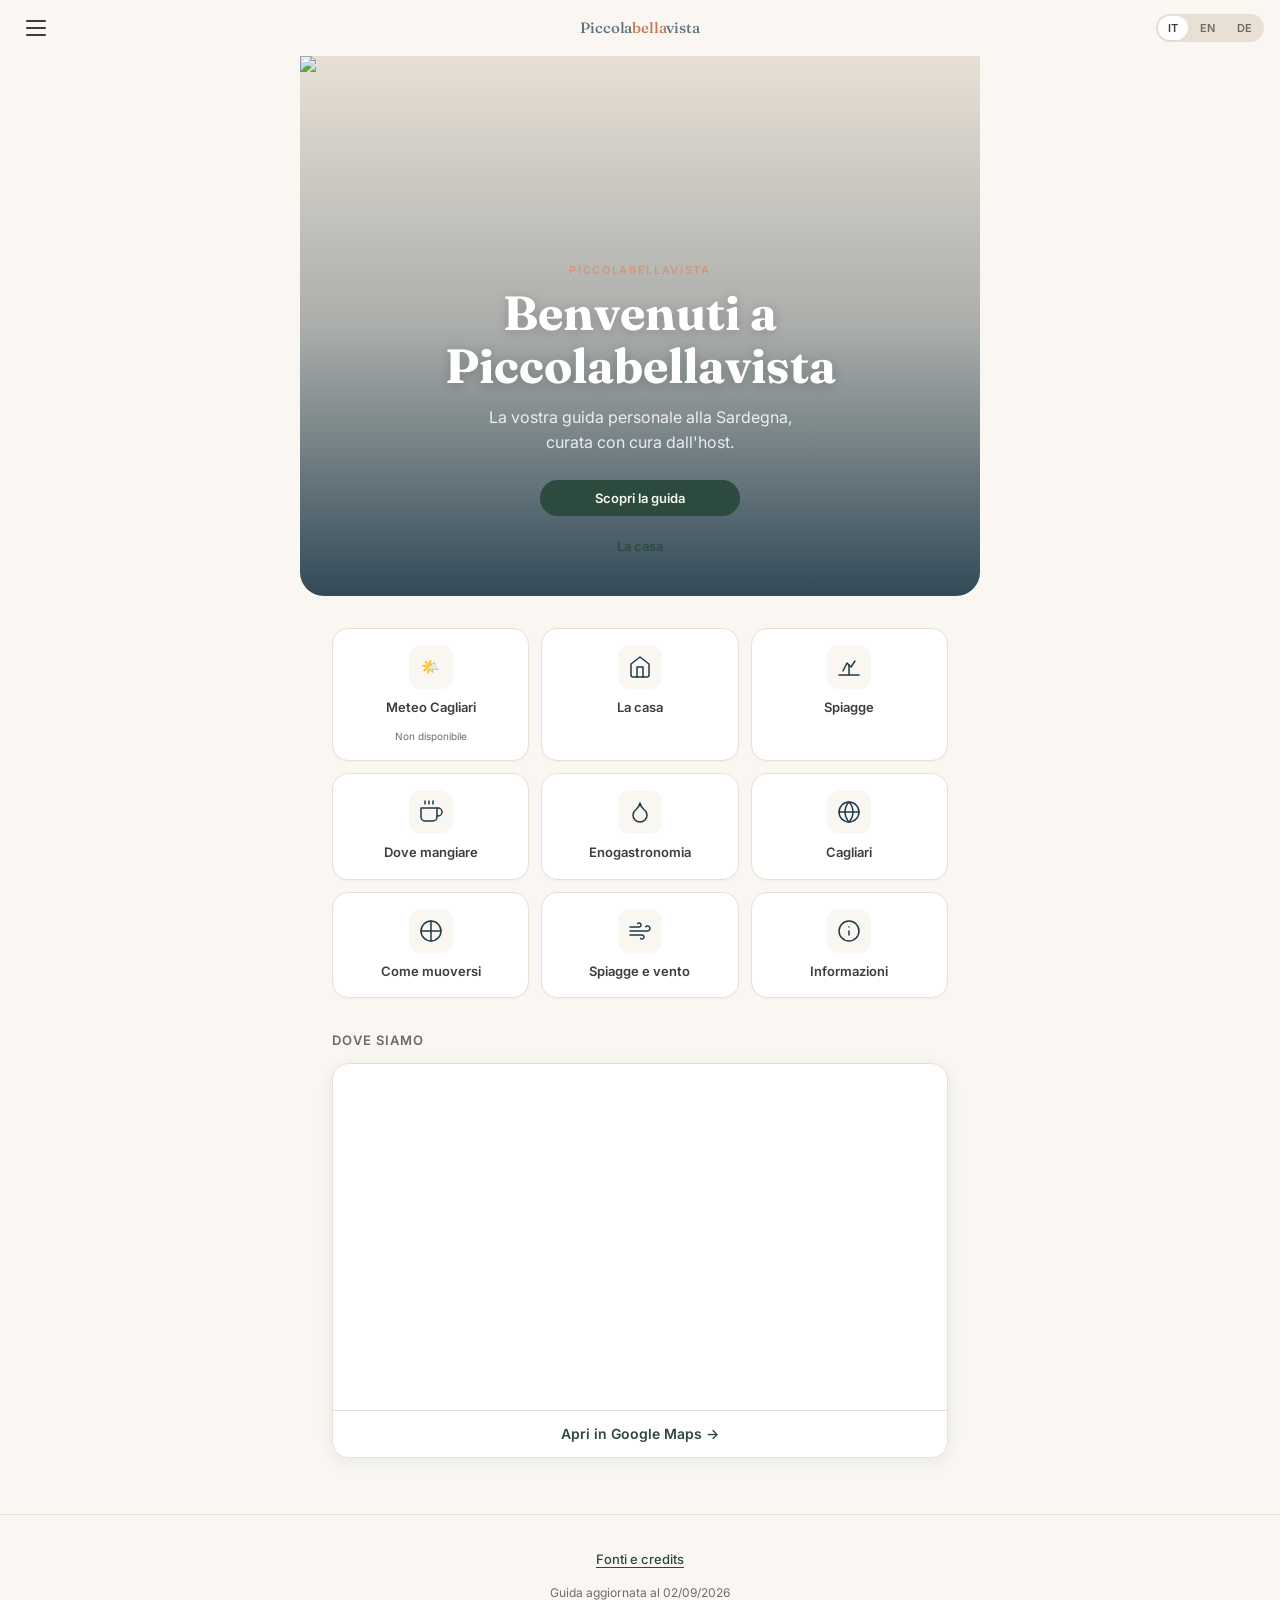
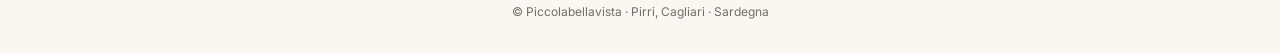
==== commit 53d7409e: "Update index.html" ====
--- a/index.html
+++ b/index.html
@@ -27,7 +27,7 @@
 <link rel="preconnect" href="https://fonts.gstatic.com" crossorigin>
 <link rel="stylesheet" href="https://fonts.googleapis.com/css2?family=Fraunces:opsz,wght@9..144,500;9..144,700&family=Inter:wght@400;500;600&display=swap">
 
-<link rel="stylesheet" href="css/style.css">
+<link rel="stylesheet" href="style.css">
 </head>
 <body>
 
@@ -113,10 +113,10 @@
   </div>
 </noscript>
 
-<script src="js/config.js"></script>
-<script src="js/i18n.js"></script>
-<script src="js/data.js"></script>
-<script src="js/app.js"></script>
+<script src="config.js"></script>
+<script src="i18n.js"></script>
+<script src="data.js"></script>
+<script src="app.js"></script>
 <script>
   if ('serviceWorker' in navigator) {
     window.addEventListener('load', () => {
--- a/style.css
+++ b/style.css
@@ -0,0 +1,1578 @@
+/* ============================================
+   PICCOLABELLAVISTA — DESIGN SYSTEM v3.1
+   Mobile-first · Mediterranean · Editorial
+   WCAG 2.1 AA · Performance · Accessible
+
+   Changelog rispetto a v3.0:
+   - --color-stone-muted scurito (#8a8a88 -> #706e69): il valore precedente
+     dava un contrasto reale di ~3.2:1 su fondo --color-ivory, sotto la
+     soglia 4.5:1 richiesta da WCAG 2.1 AA per testo normale (usato in
+     didascalie, meta delle card, crediti fotografici — tutti a 11-13px,
+     quindi soggetti alla soglia piena, non a quella per "testo grande").
+   - Aggiunte regole per .map-card (sezione "Dove siamo" in home, prima
+     usata in app.js ma mai definita in CSS) e #whatsapp-float (bottone
+     flottante, idem: costruito in JS ma senza stile proprio).
+   ============================================ */
+
+/* ——— CSS Variables ——— */
+:root {
+  --color-ivory:       #faf7f2;
+  --color-sand:        #e8e0d5;
+  --color-sand-dark:   #d4ccc0;
+  --color-stone:       #3d3d3b;
+  --color-stone-light: #6a6a68;
+  --color-stone-muted: #706e69;
+  --color-forest:      #2d4a3e;
+  --color-forest-dark: #1f352c;
+  --color-ocean:       #1e3a4a;
+  --color-ocean-light: #2a5066;
+  --color-terracotta:  #c4785a;
+  --color-terracotta-light: #d4957a;
+  --color-white:       #ffffff;
+  --color-error:       #c45a5a;
+  --color-whatsapp:    #25d366;
+
+  --font-display: 'Fraunces', Georgia, serif;
+  --font-body:    'Inter', -apple-system, BlinkMacSystemFont, sans-serif;
+
+  --space-1: 4px;
+  --space-2: 8px;
+  --space-3: 12px;
+  --space-4: 16px;
+  --space-5: 24px;
+  --space-6: 32px;
+  --space-7: 48px;
+  --space-8: 64px;
+
+  --shadow-sm: 0 1px 2px rgba(30,58,74,0.04);
+  --shadow-md: 0 4px 16px rgba(30,58,74,0.08);
+  --shadow-lg: 0 12px 40px rgba(30,58,74,0.12);
+
+  --radius-sm: 8px;
+  --radius-md: 12px;
+  --radius-lg: 16px;
+  --radius-xl: 24px;
+  --radius-pill: 999px;
+
+  --topbar-height: 56px;
+  --bottom-nav-height: 64px;
+  --max-width: 680px;
+
+  --transition-fast: 150ms ease;
+  --transition-base: 250ms cubic-bezier(0.4, 0, 0.2, 1);
+  --transition-slow: 400ms cubic-bezier(0.4, 0, 0.2, 1);
+}
+
+*, *::before, *::after { box-sizing: border-box; margin: 0; padding: 0; }
+
+@media (prefers-reduced-motion: no-preference) {
+  html { scroll-behavior: smooth; }
+}
+html { -webkit-text-size-adjust: 100%; }
+
+body {
+  font-family: var(--font-body);
+  font-size: 15px;
+  line-height: 1.6;
+  color: var(--color-stone);
+  background: var(--color-ivory);
+  -webkit-font-smoothing: antialiased;
+  -moz-osx-font-smoothing: grayscale;
+  overflow-x: hidden;
+}
+
+img { max-width: 100%; height: auto; display: block; }
+button, a { touch-action: manipulation; }
+button { font-family: inherit; cursor: pointer; border: none; background: none; color: inherit; }
+a { color: inherit; text-decoration: none; }
+ul, ol { list-style: none; }
+
+.hidden { display: none !important; }
+.sr-only {
+  position: absolute; width: 1px; height: 1px;
+  padding: 0; margin: -1px;
+  overflow: hidden; clip: rect(0,0,0,0);
+  white-space: nowrap; border: 0;
+}
+
+/* Typography */
+.display-xl {
+  font-family: var(--font-display);
+  font-size: clamp(36px, 8vw, 56px);
+  font-weight: 700;
+  line-height: 1.1;
+  letter-spacing: -0.02em;
+  color: var(--color-ocean);
+}
+.display-lg {
+  font-family: var(--font-display);
+  font-size: clamp(28px, 6vw, 40px);
+  font-weight: 700;
+  line-height: 1.15;
+  letter-spacing: -0.01em;
+  color: var(--color-ocean);
+}
+.display-md {
+  font-family: var(--font-display);
+  font-size: clamp(22px, 5vw, 30px);
+  font-weight: 500;
+  line-height: 1.2;
+  color: var(--color-ocean);
+}
+.heading-sm {
+  font-family: var(--font-body);
+  font-size: 13px;
+  font-weight: 600;
+  text-transform: uppercase;
+  letter-spacing: 0.08em;
+  color: var(--color-stone-light);
+}
+.body-lg {
+  font-size: 17px;
+  line-height: 1.65;
+  color: var(--color-stone-light);
+}
+.body {
+  font-size: 15px;
+  line-height: 1.7;
+  color: var(--color-stone-light);
+}
+.caption {
+  font-size: 12px;
+  line-height: 1.5;
+  color: var(--color-stone-muted);
+}
+
+/* Buttons */
+.btn {
+  display: inline-flex;
+  align-items: center;
+  justify-content: center;
+  gap: var(--space-2);
+  padding: 14px 24px;
+  font-family: var(--font-body);
+  font-size: 14px;
+  font-weight: 600;
+  border-radius: var(--radius-md);
+  transition: all var(--transition-fast);
+  white-space: nowrap;
+  touch-action: manipulation;
+}
+.btn--primary {
+  background: var(--color-forest);
+  color: var(--color-ivory);
+  box-shadow: var(--shadow-sm);
+}
+.btn--primary:hover, .btn--primary:active {
+  background: var(--color-forest-dark);
+  transform: translateY(-1px);
+  box-shadow: var(--shadow-md);
+}
+.btn--secondary {
+  background: var(--color-white);
+  color: var(--color-stone);
+  border: 1px solid var(--color-sand);
+  box-shadow: var(--shadow-sm);
+}
+.btn--secondary:hover {
+  border-color: var(--color-sand-dark);
+  background: var(--color-ivory);
+}
+.btn--ghost {
+  background: transparent;
+  color: var(--color-forest);
+  padding: 10px 16px;
+}
+.btn--ghost:hover { background: rgba(45,74,62,0.06); }
+.btn--full { width: 100%; }
+.btn--pill {
+  border-radius: var(--radius-pill);
+  padding: 10px 20px;
+  font-size: 13px;
+}
+.btn--small {
+  padding: 8px 14px;
+  font-size: 13px;
+  border-radius: var(--radius-sm);
+}
+
+/* Chips */
+.chip {
+  display: inline-flex;
+  align-items: center;
+  gap: 6px;
+  padding: 8px 16px;
+  font-size: 13px;
+  font-weight: 500;
+  border-radius: var(--radius-pill);
+  border: 1px solid var(--color-sand);
+  background: var(--color-white);
+  color: var(--color-stone-light);
+  transition: all var(--transition-fast);
+  white-space: nowrap;
+  touch-action: manipulation;
+}
+.chip:hover {
+  border-color: var(--color-sand-dark);
+  background: var(--color-ivory);
+}
+.chip.active {
+  background: var(--color-ocean);
+  color: var(--color-white);
+  border-color: var(--color-ocean);
+}
+.chip-group {
+  display: flex;
+  gap: var(--space-2);
+  overflow-x: auto;
+  padding: var(--space-1) var(--space-1) var(--space-3);
+  scrollbar-width: none;
+  -ms-overflow-style: none;
+}
+.chip-group::-webkit-scrollbar { display: none; }
+
+/* Cards */
+.card {
+  background: var(--color-white);
+  border-radius: var(--radius-lg);
+  overflow: hidden;
+  box-shadow: var(--shadow-md);
+  transition: transform var(--transition-base), box-shadow var(--transition-base);
+}
+.card:hover {
+  transform: translateY(-2px);
+  box-shadow: var(--shadow-lg);
+}
+.card__media {
+  position: relative;
+  overflow: hidden;
+}
+.card__media img {
+  width: 100%;
+  height: 100%;
+  object-fit: cover;
+  transition: transform 6s ease;
+}
+.card:hover .card__media img { transform: scale(1.05); }
+.card__body { padding: var(--space-4) var(--space-5); }
+.card__title {
+  font-family: var(--font-display);
+  font-size: 20px;
+  font-weight: 500;
+  color: var(--color-ocean);
+  margin-bottom: var(--space-1);
+}
+.card__meta {
+  display: flex;
+  align-items: center;
+  gap: var(--space-2);
+  font-size: 12px;
+  color: var(--color-stone-muted);
+  margin-bottom: var(--space-2);
+}
+.card__text {
+  font-size: 14px;
+  line-height: 1.6;
+  color: var(--color-stone-light);
+}
+.card__footer {
+  display: flex;
+  gap: var(--space-2);
+  padding: var(--space-3) var(--space-5) var(--space-4);
+  border-top: 1px solid var(--color-sand);
+}
+
+.card--row {
+  display: flex;
+  gap: var(--space-4);
+  padding: var(--space-3);
+}
+.card--row .card__media {
+  width: 100px;
+  height: 100px;
+  border-radius: var(--radius-md);
+  flex-shrink: 0;
+}
+.card--row .card__body {
+  padding: 0;
+  display: flex;
+  flex-direction: column;
+  justify-content: center;
+}
+.card--row .card__title { font-size: 16px; }
+
+.card--feature {
+  position: relative;
+  border-radius: var(--radius-xl);
+  min-height: 280px;
+  display: flex;
+  flex-direction: column;
+  justify-content: flex-end;
+  overflow: hidden;
+}
+.card--feature .card__media {
+  position: absolute;
+  inset: 0;
+  z-index: 0;
+}
+.card--feature .card__media::after {
+  content: '';
+  position: absolute;
+  inset: 0;
+  background: linear-gradient(to top, rgba(30,58,74,0.85) 0%, rgba(30,58,74,0.2) 50%, transparent 100%);
+}
+.card--feature .card__body {
+  position: relative;
+  z-index: 1;
+  padding: var(--space-6) var(--space-5) var(--space-5);
+  color: var(--color-white);
+}
+.card--feature .card__title {
+  color: var(--color-white);
+  font-size: 24px;
+}
+
+/* Badges */
+.badge {
+  display: inline-flex;
+  align-items: center;
+  gap: 4px;
+  padding: 4px 10px;
+  font-size: 11px;
+  font-weight: 600;
+  text-transform: uppercase;
+  letter-spacing: 0.05em;
+  border-radius: var(--radius-pill);
+  background: var(--color-white);
+  color: var(--color-stone);
+}
+.badge--forest { background: var(--color-forest); color: var(--color-ivory); }
+.badge--ocean { background: var(--color-ocean); color: var(--color-white); }
+.badge--terracotta { background: var(--color-terracotta); color: var(--color-white); }
+
+/* App Layout */
+.app {
+  display: flex;
+  flex-direction: column;
+  min-height: 100vh;
+  padding-top: var(--topbar-height);
+  padding-bottom: calc(var(--bottom-nav-height) + env(safe-area-inset-bottom));
+}
+.app.hidden { display: none; }
+
+/* Topbar */
+.topbar {
+  position: fixed;
+  top: 0; left: 0; right: 0;
+  height: var(--topbar-height);
+  z-index: 100;
+  display: flex;
+  align-items: center;
+  justify-content: space-between;
+  padding: 0 var(--space-4);
+  background: rgba(250,247,242,0.92);
+  backdrop-filter: blur(12px);
+  -webkit-backdrop-filter: blur(12px);
+  border-bottom: 1px solid transparent;
+  transition: border-color var(--transition-fast);
+}
+.topbar--scrolled { border-bottom-color: var(--color-sand); }
+
+.burger {
+  width: 40px;
+  height: 40px;
+  display: flex;
+  flex-direction: column;
+  align-items: center;
+  justify-content: center;
+  gap: 5px;
+  border-radius: var(--radius-sm);
+  transition: background var(--transition-fast);
+  touch-action: manipulation;
+}
+.burger:hover { background: rgba(45,74,62,0.06); }
+.burger span {
+  display: block;
+  width: 20px;
+  height: 2px;
+  background: var(--color-stone);
+  border-radius: 2px;
+  transition: all var(--transition-base);
+}
+.burger[aria-expanded="true"] span:nth-child(1) { transform: translateY(7px) rotate(45deg); }
+.burger[aria-expanded="true"] span:nth-child(2) { opacity: 0; }
+.burger[aria-expanded="true"] span:nth-child(3) { transform: translateY(-7px) rotate(-45deg); }
+
+.brand {
+  position: absolute;
+  left: 50%;
+  transform: translateX(-50%);
+  font-family: var(--font-display);
+  font-size: 15px;
+  font-weight: 500;
+  color: var(--color-ocean);
+  letter-spacing: -0.01em;
+}
+.brand__small { opacity: 0.7; }
+.brand__accent { color: var(--color-terracotta); }
+
+.langs {
+  display: flex;
+  gap: 2px;
+  background: var(--color-sand);
+  border-radius: var(--radius-pill);
+  padding: 2px;
+}
+.langs button {
+  padding: 5px 10px;
+  font-size: 11px;
+  font-weight: 600;
+  border-radius: var(--radius-pill);
+  color: var(--color-stone-light);
+  transition: all var(--transition-fast);
+  touch-action: manipulation;
+}
+.langs button.active {
+  background: var(--color-white);
+  color: var(--color-stone);
+  box-shadow: var(--shadow-sm);
+}
+
+/* Menu */
+.menu {
+  position: fixed;
+  top: 0; left: 0; bottom: 0;
+  width: 80%;
+  max-width: 320px;
+  z-index: 200;
+  background: var(--color-white);
+  box-shadow: var(--shadow-lg);
+  transform: translateX(-100%);
+  visibility: hidden;
+  transition: transform var(--transition-base), visibility var(--transition-base);
+  display: flex;
+  flex-direction: column;
+}
+.menu[aria-hidden="false"] {
+  transform: translateX(0);
+  visibility: visible;
+}
+
+.menu__header {
+  display: flex;
+  align-items: center;
+  justify-content: space-between;
+  padding: var(--space-4) var(--space-5);
+  border-bottom: 1px solid var(--color-sand);
+}
+.menu__label {
+  font-family: var(--font-display);
+  font-size: 20px;
+  font-weight: 500;
+  color: var(--color-ocean);
+}
+.menu__close {
+  width: 36px;
+  height: 36px;
+  display: flex;
+  align-items: center;
+  justify-content: center;
+  border-radius: var(--radius-pill);
+  font-size: 18px;
+  color: var(--color-stone-light);
+  transition: background var(--transition-fast);
+  touch-action: manipulation;
+}
+.menu__close:hover { background: var(--color-ivory); }
+
+.menu__list {
+  flex: 1;
+  overflow-y: auto;
+  padding: var(--space-2) 0;
+}
+.menu__list li a {
+  display: flex;
+  align-items: center;
+  gap: var(--space-3);
+  padding: 14px var(--space-5);
+  font-size: 15px;
+  font-weight: 500;
+  color: var(--color-stone);
+  transition: background var(--transition-fast);
+  border-left: 3px solid transparent;
+}
+.menu__list li a:hover,
+.menu__list li a.active {
+  background: var(--color-ivory);
+  border-left-color: var(--color-terracotta);
+  color: var(--color-ocean);
+}
+.menu__list li a svg {
+  width: 20px;
+  height: 20px;
+  color: var(--color-stone-muted);
+  flex-shrink: 0;
+}
+.menu__list li a:hover svg,
+.menu__list li a.active svg { color: var(--color-terracotta); }
+
+.scrim {
+  position: fixed;
+  inset: 0;
+  z-index: 150;
+  background: rgba(30,58,74,0.35);
+  opacity: 0;
+  visibility: hidden;
+  transition: opacity var(--transition-base), visibility var(--transition-base);
+}
+.scrim.active {
+  opacity: 1;
+  visibility: visible;
+}
+
+/* Bottom Nav */
+.bottom-nav {
+  position: fixed;
+  bottom: 0; left: 0; right: 0;
+  z-index: 90;
+  height: var(--bottom-nav-height);
+  display: flex;
+  align-items: center;
+  justify-content: space-around;
+  background: rgba(250,247,242,0.95);
+  backdrop-filter: blur(12px);
+  -webkit-backdrop-filter: blur(12px);
+  border-top: 1px solid var(--color-sand);
+  padding-bottom: env(safe-area-inset-bottom);
+}
+.bottom-nav__item {
+  flex: 1;
+  display: flex;
+  flex-direction: column;
+  align-items: center;
+  justify-content: center;
+  gap: 3px;
+  height: 100%;
+  font-size: 10px;
+  font-weight: 500;
+  color: var(--color-stone-muted);
+  transition: color var(--transition-fast);
+  position: relative;
+  touch-action: manipulation;
+}
+.bottom-nav__item svg { transition: transform var(--transition-fast); }
+.bottom-nav__item.active { color: var(--color-ocean); }
+.bottom-nav__item.active svg { transform: translateY(-1px); }
+.bottom-nav__item.active::before {
+  content: '';
+  position: absolute;
+  top: 0;
+  left: 50%;
+  transform: translateX(-50%);
+  width: 20px;
+  height: 3px;
+  background: var(--color-terracotta);
+  border-radius: 0 0 2px 2px;
+}
+
+/* View */
+.view {
+  flex: 1;
+  max-width: var(--max-width);
+  width: 100%;
+  margin: 0 auto;
+  padding: var(--space-4);
+}
+
+/* Sections */
+.section { animation: fadeInUp 0.4s ease both; }
+@keyframes fadeInUp {
+  from { opacity: 0; transform: translateY(12px); }
+  to   { opacity: 1; transform: translateY(0); }
+}
+
+.section__header { margin-bottom: var(--space-5); }
+.section__header .heading-sm { margin-bottom: var(--space-2); }
+
+/* Hero */
+.hero {
+  position: relative;
+  margin: calc(-1 * var(--space-4));
+  margin-bottom: var(--space-5);
+  min-height: 70vh;
+  display: flex;
+  flex-direction: column;
+  justify-content: flex-end;
+  overflow: hidden;
+}
+.hero__media {
+  position: absolute;
+  inset: 0;
+  z-index: 0;
+}
+.hero__media img {
+  width: 100%;
+  height: 100%;
+  object-fit: cover;
+}
+.hero__media::after {
+  content: '';
+  position: absolute;
+  inset: 0;
+  background: linear-gradient(to top, rgba(30,58,74,0.9) 0%, rgba(30,58,74,0.3) 50%, transparent 100%);
+}
+.hero__content {
+  position: relative;
+  z-index: 1;
+  padding: var(--space-7) var(--space-5) var(--space-6);
+  color: var(--color-white);
+  text-align: center;
+}
+.hero__pretitle {
+  font-size: 11px;
+  font-weight: 600;
+  text-transform: uppercase;
+  letter-spacing: 0.15em;
+  color: var(--color-terracotta-light);
+  margin-bottom: var(--space-2);
+}
+.hero__title {
+  font-family: var(--font-display);
+  font-size: clamp(32px, 8vw, 48px);
+  font-weight: 700;
+  line-height: 1.1;
+  margin-bottom: var(--space-3);
+  text-shadow: 0 2px 12px rgba(0,0,0,0.2);
+}
+.hero__subtitle {
+  font-size: 16px;
+  line-height: 1.6;
+  color: rgba(255,255,255,0.85);
+  max-width: 320px;
+  margin: 0 auto var(--space-5);
+}
+.hero__cta {
+  display: flex;
+  flex-direction: column;
+  gap: var(--space-3);
+  align-items: center;
+}
+.hero__cta .btn { min-width: 200px; }
+
+/* Quick Grid */
+.quick-grid {
+  display: grid;
+  grid-template-columns: repeat(2, 1fr);
+  gap: var(--space-3);
+  margin-bottom: var(--space-6);
+}
+.quick-item {
+  display: flex;
+  flex-direction: column;
+  align-items: center;
+  gap: var(--space-2);
+  padding: var(--space-4) var(--space-3);
+  background: var(--color-white);
+  border-radius: var(--radius-lg);
+  box-shadow: var(--shadow-sm);
+  border: 1px solid var(--color-sand);
+  transition: all var(--transition-base);
+  touch-action: manipulation;
+}
+.quick-item:hover {
+  transform: translateY(-2px);
+  box-shadow: var(--shadow-md);
+  border-color: var(--color-sand-dark);
+}
+.quick-item__icon {
+  width: 44px;
+  height: 44px;
+  display: flex;
+  align-items: center;
+  justify-content: center;
+  border-radius: var(--radius-md);
+  background: var(--color-ivory);
+  color: var(--color-ocean);
+}
+.quick-item__icon svg {
+  width: 24px;
+  height: 24px;
+  stroke-width: 1.5;
+}
+.quick-item__label {
+  font-size: 13px;
+  font-weight: 600;
+  color: var(--color-stone);
+  text-align: center;
+}
+
+/* Beach Guide */
+.beach-hero {
+  margin: calc(-1 * var(--space-4));
+  margin-bottom: var(--space-5);
+  position: relative;
+  height: 240px;
+  overflow: hidden;
+}
+.beach-hero img {
+  width: 100%;
+  height: 100%;
+  object-fit: cover;
+}
+.beach-hero::after {
+  content: '';
+  position: absolute;
+  inset: 0;
+  background: linear-gradient(to top, rgba(30,58,74,0.8) 0%, transparent 60%);
+}
+.beach-hero__content {
+  position: absolute;
+  bottom: 0;
+  left: 0; right: 0;
+  padding: var(--space-5);
+  color: var(--color-white);
+  z-index: 1;
+}
+.beach-hero__title {
+  font-family: var(--font-display);
+  font-size: 28px;
+  font-weight: 700;
+}
+
+.beach-list {
+  display: flex;
+  flex-direction: column;
+  gap: var(--space-4);
+}
+
+.beach-card {
+  background: var(--color-white);
+  border-radius: var(--radius-xl);
+  overflow: hidden;
+  box-shadow: var(--shadow-md);
+}
+.beach-card__media {
+  position: relative;
+  height: 200px;
+  overflow: hidden;
+}
+.beach-card__media img {
+  width: 100%;
+  height: 100%;
+  object-fit: cover;
+  transition: transform 6s ease;
+}
+.beach-card:hover .beach-card__media img { transform: scale(1.05); }
+.beach-card__badges {
+  position: absolute;
+  top: var(--space-3);
+  left: var(--space-3);
+  display: flex;
+  gap: var(--space-1);
+  flex-wrap: wrap;
+  z-index: 2;
+}
+.beach-card__body { padding: var(--space-4) var(--space-5); }
+.beach-card__title {
+  font-family: var(--font-display);
+  font-size: 20px;
+  font-weight: 500;
+  color: var(--color-ocean);
+  margin-bottom: var(--space-1);
+}
+.beach-card__meta {
+  display: flex;
+  gap: var(--space-3);
+  font-size: 13px;
+  color: var(--color-stone-muted);
+  margin-bottom: var(--space-3);
+}
+.beach-card__meta span {
+  display: flex;
+  align-items: center;
+  gap: 4px;
+}
+.beach-card__tags {
+  display: flex;
+  flex-wrap: wrap;
+  gap: var(--space-1);
+  margin-bottom: var(--space-3);
+}
+.beach-card__tag {
+  font-size: 12px;
+  padding: 4px 10px;
+  border-radius: var(--radius-pill);
+  background: var(--color-ivory);
+  color: var(--color-stone-light);
+}
+.beach-card__actions {
+  display: flex;
+  gap: var(--space-2);
+}
+
+/* Editorial */
+.editorial-grid {
+  display: flex;
+  flex-direction: column;
+  gap: var(--space-5);
+}
+.editorial-item {
+  display: grid;
+  grid-template-columns: 1fr;
+  gap: var(--space-4);
+}
+.editorial-item__media {
+  border-radius: var(--radius-lg);
+  overflow: hidden;
+  aspect-ratio: 16 / 10;
+}
+.editorial-item__media img {
+  width: 100%;
+  height: 100%;
+  object-fit: cover;
+}
+.editorial-item__body {
+  display: flex;
+  flex-direction: column;
+  gap: var(--space-2);
+}
+.editorial-item__label {
+  font-size: 11px;
+  font-weight: 600;
+  text-transform: uppercase;
+  letter-spacing: 0.1em;
+  color: var(--color-terracotta);
+}
+.editorial-item__title {
+  font-family: var(--font-display);
+  font-size: 22px;
+  font-weight: 500;
+  color: var(--color-ocean);
+  line-height: 1.2;
+}
+.editorial-item__text {
+  font-size: 15px;
+  line-height: 1.7;
+  color: var(--color-stone-light);
+}
+
+/* Restaurant List */
+.rest-list {
+  display: flex;
+  flex-direction: column;
+  gap: var(--space-3);
+}
+.rest-card {
+  display: flex;
+  gap: var(--space-4);
+  padding: var(--space-3);
+  background: var(--color-white);
+  border-radius: var(--radius-lg);
+  box-shadow: var(--shadow-sm);
+  border: 1px solid var(--color-sand);
+  transition: all var(--transition-base);
+  text-align: left;
+  width: 100%;
+  touch-action: manipulation;
+}
+.rest-card:hover {
+  box-shadow: var(--shadow-md);
+  border-color: var(--color-sand-dark);
+}
+.rest-card__thumb {
+  width: 88px;
+  height: 88px;
+  border-radius: var(--radius-md);
+  overflow: hidden;
+  flex-shrink: 0;
+}
+.rest-card__thumb img {
+  width: 100%;
+  height: 100%;
+  object-fit: cover;
+}
+.rest-card__body {
+  flex: 1;
+  display: flex;
+  flex-direction: column;
+  justify-content: center;
+  gap: 3px;
+  min-width: 0;
+}
+.rest-card__title {
+  font-family: var(--font-display);
+  font-size: 16px;
+  font-weight: 500;
+  color: var(--color-ocean);
+  white-space: nowrap;
+  overflow: hidden;
+  text-overflow: ellipsis;
+}
+.rest-card__type {
+  font-size: 12px;
+  color: var(--color-terracotta);
+  font-weight: 500;
+}
+.rest-card__note {
+  font-size: 13px;
+  color: var(--color-stone-muted);
+  line-height: 1.4;
+  display: -webkit-box;
+  -webkit-line-clamp: 2;
+  -webkit-box-orient: vertical;
+  overflow: hidden;
+}
+
+/* Info List */
+.info-list {
+  display: flex;
+  flex-direction: column;
+  gap: var(--space-2);
+}
+.info-item {
+  display: flex;
+  align-items: center;
+  gap: var(--space-3);
+  padding: var(--space-3) var(--space-4);
+  background: var(--color-white);
+  border-radius: var(--radius-md);
+  border: 1px solid var(--color-sand);
+  text-align: left;
+  width: 100%;
+  touch-action: manipulation;
+}
+.info-item__icon {
+  width: 36px;
+  height: 36px;
+  display: flex;
+  align-items: center;
+  justify-content: center;
+  border-radius: var(--radius-sm);
+  background: var(--color-ivory);
+  color: var(--color-forest);
+  font-size: 16px;
+  flex-shrink: 0;
+}
+.info-item__body { flex: 1; min-width: 0; }
+.info-item__label {
+  font-size: 13px;
+  font-weight: 600;
+  color: var(--color-stone);
+}
+.info-item__value {
+  font-size: 13px;
+  color: var(--color-stone-light);
+}
+
+/* Sheet */
+.sheet {
+  position: fixed;
+  inset: 0;
+  z-index: 300;
+  display: flex;
+  align-items: flex-end;
+  justify-content: center;
+  opacity: 0;
+  visibility: hidden;
+  transition: opacity var(--transition-base), visibility var(--transition-base);
+}
+.sheet[aria-hidden="false"] {
+  opacity: 1;
+  visibility: visible;
+}
+.sheet__backdrop {
+  position: absolute;
+  inset: 0;
+  background: rgba(30,58,74,0.4);
+}
+.sheet__body {
+  position: relative;
+  width: 100%;
+  max-width: var(--max-width);
+  max-height: 85vh;
+  background: var(--color-white);
+  border-radius: var(--radius-xl) var(--radius-xl) 0 0;
+  box-shadow: var(--shadow-lg);
+  transform: translateY(100%);
+  transition: transform var(--transition-base);
+  display: flex;
+  flex-direction: column;
+}
+.sheet[aria-hidden="false"] .sheet__body { transform: translateY(0); }
+.sheet__handle {
+  width: 36px;
+  height: 4px;
+  background: var(--color-sand);
+  border-radius: var(--radius-pill);
+  margin: var(--space-2) auto;
+  flex-shrink: 0;
+}
+.sheet__x {
+  position: absolute;
+  top: var(--space-3);
+  right: var(--space-4);
+  width: 36px;
+  height: 36px;
+  display: flex;
+  align-items: center;
+  justify-content: center;
+  border-radius: var(--radius-pill);
+  font-size: 18px;
+  color: var(--color-stone-light);
+  z-index: 2;
+  transition: background var(--transition-fast);
+  touch-action: manipulation;
+}
+.sheet__x:hover { background: var(--color-ivory); }
+.sheet__scroll {
+  flex: 1;
+  overflow-y: auto;
+  padding: var(--space-4) var(--space-5) var(--space-7);
+  -webkit-overflow-scrolling: touch;
+}
+
+.sheet__scroll .display-md { margin-bottom: var(--space-3); }
+.sheet__scroll img {
+  border-radius: var(--radius-lg);
+  margin-bottom: var(--space-4);
+  width: 100%;
+  aspect-ratio: 16 / 9;
+  object-fit: cover;
+}
+.sheet__scroll .body { margin-bottom: var(--space-4); }
+.sheet__scroll .info-list { margin: var(--space-4) 0; }
+
+/* Footer */
+.foot {
+  text-align: center;
+  padding: var(--space-6) var(--space-4) calc(var(--space-6) + var(--bottom-nav-height));
+  border-top: 1px solid var(--color-sand);
+  margin-top: auto;
+}
+.foot__links { margin-bottom: var(--space-3); }
+.foot__links a {
+  font-size: 13px;
+  font-weight: 500;
+  color: var(--color-forest);
+  text-decoration: underline;
+  text-underline-offset: 3px;
+}
+.foot__copy {
+  font-size: 12px;
+  color: var(--color-stone-muted);
+  line-height: 1.6;
+}
+
+/* Weather */
+.weather {
+  display: flex;
+  align-items: center;
+  gap: var(--space-4);
+  padding: var(--space-4) var(--space-5);
+  background: linear-gradient(135deg, var(--color-ocean) 0%, var(--color-ocean-light) 100%);
+  border-radius: var(--radius-lg);
+  color: var(--color-white);
+  margin-bottom: var(--space-5);
+}
+.weather__icon { font-size: 36px; line-height: 1; }
+.weather__info { flex: 1; }
+.weather__temp {
+  font-family: var(--font-display);
+  font-size: 32px;
+  font-weight: 700;
+  line-height: 1;
+}
+.weather__desc {
+  font-size: 13px;
+  opacity: 0.85;
+  margin-top: 2px;
+}
+.weather__meta {
+  text-align: right;
+  font-size: 12px;
+  opacity: 0.7;
+}
+
+/* Map card ("Dove siamo" in home) */
+.map-card {
+  border-radius: var(--radius-lg);
+  overflow: hidden;
+  box-shadow: var(--shadow-md);
+  background: var(--color-white);
+  border: 1px solid var(--color-sand);
+}
+.map-card__frame {
+  display: block;
+  width: 100%;
+  aspect-ratio: 16 / 9;
+  border: 0;
+}
+.map-card__link {
+  display: block;
+  padding: 12px 16px;
+  font-size: 14px;
+  font-weight: 600;
+  color: var(--color-forest);
+  text-align: center;
+  border-top: 1px solid var(--color-sand);
+  transition: background var(--transition-fast);
+}
+.map-card__link:hover { background: var(--color-ivory); }
+
+/* WhatsApp floating button */
+#whatsapp-float {
+  position: fixed;
+  right: var(--space-4);
+  bottom: calc(var(--bottom-nav-height) + env(safe-area-inset-bottom) + var(--space-4));
+  z-index: 95;
+  width: 52px;
+  height: 52px;
+  border-radius: 50%;
+  background: var(--color-whatsapp);
+  display: flex;
+  align-items: center;
+  justify-content: center;
+  box-shadow: var(--shadow-lg);
+  transition: transform var(--transition-fast);
+}
+#whatsapp-float:hover { transform: scale(1.06); }
+@media (min-width: 768px) {
+  #whatsapp-float { bottom: var(--space-5); }
+}
+
+/* Lazy Load */
+.img-placeholder {
+  background: linear-gradient(110deg, var(--color-sand) 8%, var(--color-ivory) 18%, var(--color-sand) 33%);
+  background-size: 200% 100%;
+  animation: shimmer 1.5s linear infinite;
+  border-radius: inherit;
+}
+@keyframes shimmer {
+  to { background-position-x: -200%; }
+}
+img[loading="lazy"] {
+  opacity: 0;
+  transition: opacity 0.3s ease;
+}
+img[loading="lazy"].loaded,
+img[loading="lazy"].error {
+  opacity: 1;
+}
+
+/* Scrollbar */
+::-webkit-scrollbar { width: 6px; }
+::-webkit-scrollbar-track { background: transparent; }
+::-webkit-scrollbar-thumb {
+  background: var(--color-sand);
+  border-radius: var(--radius-pill);
+}
+
+/* Responsive */
+@media (min-width: 640px) {
+  .view { padding: var(--space-6); }
+  .hero {
+    margin: calc(-1 * var(--space-6));
+    margin-bottom: var(--space-6);
+    border-radius: 0 0 var(--radius-xl) var(--radius-xl);
+    min-height: 60vh;
+  }
+  .quick-grid { grid-template-columns: repeat(3, 1fr); }
+  .editorial-item {
+    grid-template-columns: 1fr 1fr;
+    align-items: center;
+  }
+  .editorial-item:nth-child(even) .editorial-item__media { order: 2; }
+  .beach-hero {
+    margin: calc(-1 * var(--space-6));
+    margin-bottom: var(--space-6);
+    border-radius: 0 0 var(--radius-xl) var(--radius-xl);
+  }
+}
+
+@media (min-width: 768px) {
+  .bottom-nav { display: none; }
+  .app { padding-bottom: 0; }
+  .foot { padding-bottom: var(--space-6); }
+}
+
+@media (prefers-reduced-motion: reduce) {
+  *, *::before, *::after {
+    animation-duration: 0.01ms !important;
+    animation-iteration-count: 1 !important;
+    transition-duration: 0.01ms !important;
+  }
+}
+
+/* Eventi & Archeologia */
+.event-list,
+.archeo-list {
+  display: flex;
+  flex-direction: column;
+  gap: var(--space-4);
+}
+
+.event-card,
+.archeo-card {
+  background: var(--color-white);
+  border-radius: var(--radius-xl);
+  overflow: hidden;
+  box-shadow: var(--shadow-md);
+  transition: transform var(--transition-base), box-shadow var(--transition-base);
+  cursor: pointer;
+}
+.event-card:hover,
+.archeo-card:hover {
+  transform: translateY(-2px);
+  box-shadow: var(--shadow-lg);
+}
+
+.event-card__media,
+.archeo-card__media {
+  position: relative;
+  height: 180px;
+  overflow: hidden;
+}
+.event-card__media img,
+.archeo-card__media img {
+  width: 100%;
+  height: 100%;
+  object-fit: cover;
+}
+
+.event-card__badge {
+  position: absolute;
+  top: var(--space-3);
+  left: var(--space-3);
+  padding: 4px 10px;
+  font-size: 11px;
+  font-weight: 600;
+  text-transform: uppercase;
+  letter-spacing: 0.05em;
+  border-radius: var(--radius-pill);
+  background: var(--color-terracotta);
+  color: var(--color-white);
+}
+
+.event-card__body,
+.archeo-card__body {
+  padding: var(--space-4) var(--space-5);
+}
+
+.event-card__date {
+  font-size: 12px;
+  font-weight: 600;
+  color: var(--color-terracotta);
+  margin-bottom: var(--space-1);
+  text-transform: uppercase;
+  letter-spacing: 0.05em;
+}
+
+.event-card__title,
+.archeo-card__title {
+  font-family: var(--font-display);
+  font-size: 18px;
+  font-weight: 500;
+  color: var(--color-ocean);
+  margin-bottom: var(--space-1);
+}
+
+.event-card__meta,
+.archeo-card__meta {
+  display: flex;
+  gap: var(--space-3);
+  font-size: 12px;
+  color: var(--color-stone-muted);
+  margin-bottom: var(--space-2);
+}
+
+.event-card__price,
+.archeo-card__price {
+  font-size: 12px;
+  font-weight: 600;
+  padding: 4px 10px;
+  border-radius: var(--radius-pill);
+  background: var(--color-ivory);
+  color: var(--color-stone);
+}
+
+.archeo-card__period {
+  font-size: 11px;
+  font-weight: 600;
+  text-transform: uppercase;
+  letter-spacing: 0.08em;
+  color: var(--color-terracotta);
+  margin-bottom: 4px;
+  display: block;
+}
+
+/* Galleria foto "La casa" */
+.casa-gallery {
+  display: grid;
+  grid-template-columns: 1fr 1fr;
+  gap: var(--space-3);
+}
+.casa-gallery__item {
+  position: relative;
+  border-radius: var(--radius-lg);
+  overflow: hidden;
+  aspect-ratio: 4 / 3;
+  box-shadow: var(--shadow-sm);
+}
+.casa-gallery__item img {
+  width: 100%;
+  height: 100%;
+  object-fit: cover;
+}
+.casa-gallery__caption {
+  position: absolute;
+  left: 0; right: 0; bottom: 0;
+  padding: 6px 10px;
+  font-size: 11px;
+  font-weight: 600;
+  color: var(--color-white);
+  background: linear-gradient(to top, rgba(30,58,74,0.75), transparent);
+}
+
+/* Credito fotografico (Wikimedia Commons ecc.) */
+.editorial-item__media { position: relative; }
+.media-credit {
+  position: absolute;
+  right: 6px;
+  bottom: 6px;
+  font-size: 10px;
+  color: rgba(255,255,255,0.9);
+  background: rgba(30,58,74,0.55);
+  padding: 2px 6px;
+  border-radius: var(--radius-pill);
+  z-index: 2;
+}
+
+/* ============================================================
+   v4.0 — aggiunte e correzioni
+   ============================================================
+   Cosa contiene questo blocco:
+   - il collegamento "vai al contenuto" per chi naviga da tastiera;
+   - uno stato di focus visibile: prima esisteva una sola regola
+     :focus, sul campo del cancello, che per giunta lo rimuoveva;
+   - il ripristino dello stile delle schede ora che spiagge, eventi
+     e siti archeologici sono <button> invece di <article onclick>
+     (i pulsanti portano con sé bordo, sfondo e font del browser);
+   - le classi che prima erano scritte a mano negli attributi style.
+   ============================================================ */
+
+/* ——— Salto al contenuto ——— */
+.skip-link {
+  position: absolute;
+  left: 50%;
+  transform: translateX(-50%);
+  top: -100px;
+  z-index: 1100;
+  padding: 10px 16px;
+  background: var(--color-ocean);
+  color: var(--color-white);
+  border-radius: var(--radius-md);
+  font-size: 14px;
+  font-weight: 600;
+  text-decoration: none;
+  transition: top var(--transition-fast);
+}
+.skip-link:focus { top: var(--space-3); }
+
+/* ——— Focus visibile ovunque ——— */
+:focus-visible {
+  outline: 3px solid var(--color-forest);
+  outline-offset: 2px;
+  border-radius: var(--radius-sm);
+}
+/* Il <main> riceve il focus dal salto al contenuto ma non è un
+   controllo: niente contorno, il lettore di schermo lo annuncia
+   comunque. */
+#view:focus,
+#view:focus-visible { outline: none; }
+
+/* ——— Schede interattive: reset dei pulsanti ——— */
+button.beach-card,
+button.event-card,
+button.archeo-card,
+a.rest-card,
+button.rest-card {
+  font: inherit;
+  color: inherit;
+  border: none;
+  text-align: left;
+  width: 100%;
+  cursor: pointer;
+  -webkit-appearance: none;
+  appearance: none;
+  text-decoration: none;
+}
+button.event-card,
+button.archeo-card {
+  display: block;
+  padding: 0;
+  background: var(--color-white);
+}
+button.archeo-card { border: 1px solid var(--color-sand); }
+.event-card__title,
+.archeo-card__title,
+.event-card__date,
+.event-card__price,
+.archeo-card__period,
+.archeo-card__price { display: block; }
+.event-card__meta,
+.archeo-card__meta { display: flex; flex-wrap: wrap; gap: var(--space-3); }
+.beach-card { cursor: default; }
+
+/* ——— Galleria della casa ———
+   Le foto dell'appartamento sono verticali: un contenitore in 4/3
+   ne tagliava via metà. 3/4 rispetta l'inquadratura originale. */
+.casa-gallery__item {
+  margin: 0;
+  aspect-ratio: 3 / 4;
+}
+
+/* ——— Elenchi e testi che prima erano attributi style ——— */
+.info-list--plain { list-style: none; margin: 0; padding: 0; }
+.info-item--stacked { align-items: flex-start; padding: var(--space-4); }
+.info-item__icon--emoji {
+  font-size: 20px;
+  width: 44px;
+  height: 44px;
+  background: transparent;
+}
+.info-item__dir { color: var(--color-stone-muted); font-weight: 400; }
+.info-item__hint { color: var(--color-stone-muted); font-size: 13px; }
+
+.quick-item--static { padding: var(--space-3); cursor: default; }
+.quick-item__icon--emoji {
+  font-size: 24px;
+  width: auto;
+  height: auto;
+  background: transparent;
+}
+.quick-item__sublabel {
+  font-size: 10px;
+  color: var(--color-stone-muted);
+  margin-top: 2px;
+}
+
+.rest-card__meta {
+  display: flex;
+  gap: var(--space-2);
+  margin-top: var(--space-1);
+  font-size: 12px;
+  color: var(--color-stone-muted);
+}
+
+.credits-list {
+  display: flex;
+  flex-direction: column;
+  gap: var(--space-2);
+  margin: 0;
+  padding-left: 1.1em;
+  font-size: 14px;
+  color: var(--color-stone-light);
+}
+
+.empty-state {
+  text-align: center;
+  padding: var(--space-6) var(--space-4);
+  color: var(--color-stone-light);
+  background: var(--color-white);
+  border: 1px dashed var(--color-sand-dark);
+  border-radius: var(--radius-lg);
+  font-size: 15px;
+  line-height: 1.6;
+}
+
+/* ——— Pannello di dettaglio ——— */
+.sheet__badges {
+  display: flex;
+  gap: var(--space-2);
+  margin-bottom: var(--space-2);
+  flex-wrap: wrap;
+}
+.sheet__actions {
+  margin-top: var(--space-5);
+  display: flex;
+  gap: var(--space-2);
+  flex-direction: column;
+}
+.sheet__credit { margin: -4px 0 var(--space-3); color: var(--color-stone-muted); }
+.sheet__source { margin-top: var(--space-4); color: var(--color-stone-muted); }
+
+/* ——— Piè di pagina ——— */
+.foot__updated {
+  font-size: 12px;
+  color: var(--color-stone-muted);
+  margin-top: var(--space-2);
+}
+
+/* ——— Avviso senza JavaScript ———
+   Sta sopra a tutto: prima veniva coperto dal cancello, che restava
+   nel markup anche a JavaScript disattivato. */
+.noscript-notice {
+  position: fixed;
+  inset: 0;
+  z-index: 1200;
+  display: flex;
+  align-items: center;
+  justify-content: center;
+  padding: var(--space-6);
+  text-align: center;
+  font-family: var(--font-body);
+  background: var(--color-ivory);
+  color: var(--color-stone);
+}
+
+/* ——— Visibilità di menu e pannello: apertura immediata ———
+   `visibility` era in transizione insieme a transform/opacity: per i 250 ms
+   dell'animazione l'elemento restava `hidden`, e uno `focus()` chiamato
+   all'apertura non aveva alcun effetto — il focus rimaneva sul pulsante che
+   aveva aperto il pannello, e il Tab successivo scorreva la pagina dietro.
+   Ora `visibility` scatta subito in apertura e aspetta la fine della
+   transizione solo in chiusura, così l'animazione di uscita resta visibile. */
+.menu {
+  transition: transform var(--transition-base), visibility 0s linear 250ms;
+}
+.menu[aria-hidden="false"] {
+  transition: transform var(--transition-base), visibility 0s linear 0s;
+}
+.sheet {
+  transition: opacity var(--transition-base), visibility 0s linear 250ms;
+}
+.sheet[aria-hidden="false"] {
+  transition: opacity var(--transition-base), visibility 0s linear 0s;
+}
+
+/* ——— Immagini che non arrivano ———
+   Le foto di spiagge, eventi e cibo sono caricate da server esterni
+   (Unsplash, Wikimedia): se una viene rimossa o rinominata, il browser
+   mostra il testo alternativo, che sborda dal riquadro e scavalca il
+   titolo della scheda. La classe .error viene aggiunta da app.js: qui
+   il testo viene reso invisibile — resta però disponibile per i lettori
+   di schermo — e al suo posto compare un riquadro neutro. */
+.hero__media img,
+.beach-hero img,
+.beach-card__media img,
+.event-card__media img,
+.archeo-card__media img,
+.editorial-item__media img,
+.card__media img,
+.rest-card__thumb img,
+.casa-gallery__item img,
+.sheet__scroll > img {
+  background: var(--color-sand);
+}
+img.error {
+  font-size: 0;
+  color: transparent;
+  object-fit: cover;
+}
+.sheet__scroll > img {
+  width: 100%;
+  aspect-ratio: 16 / 10;
+  object-fit: cover;
+  border-radius: var(--radius-lg);
+  margin-bottom: var(--space-4);
+}
